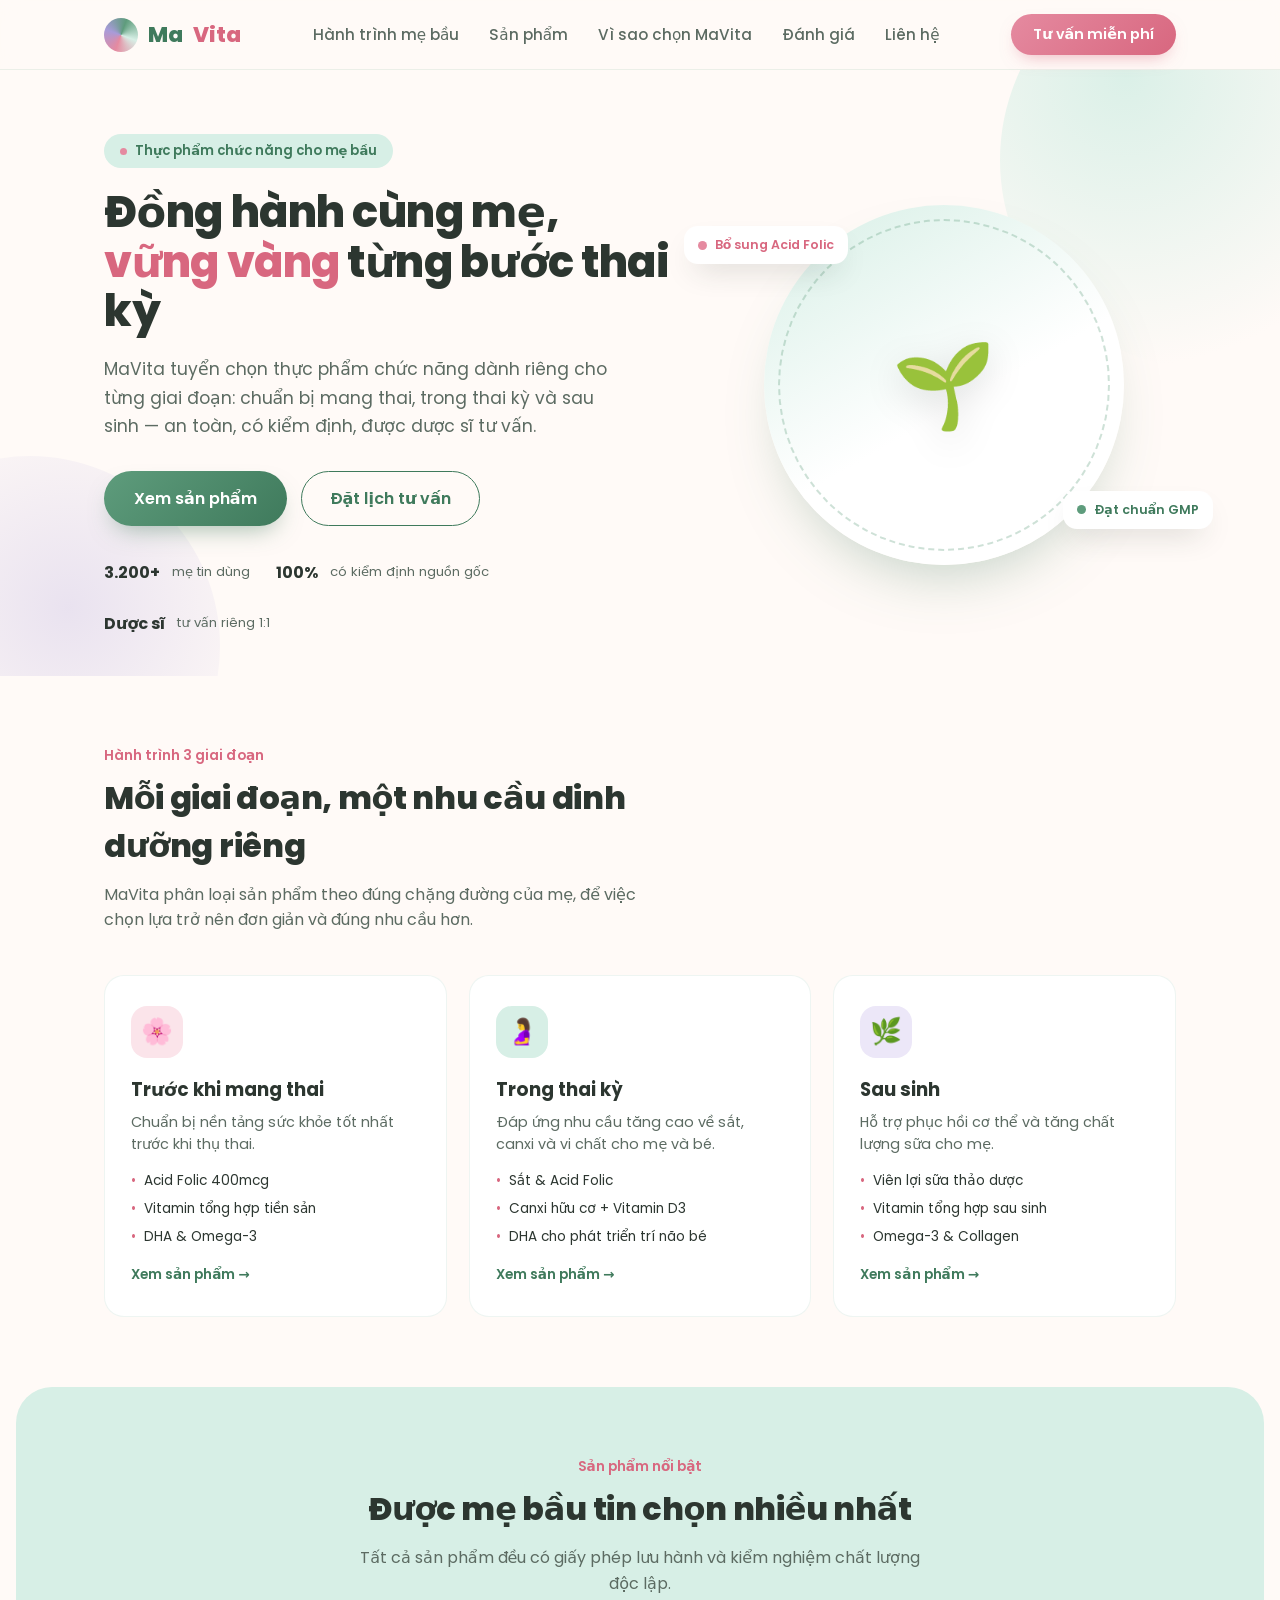
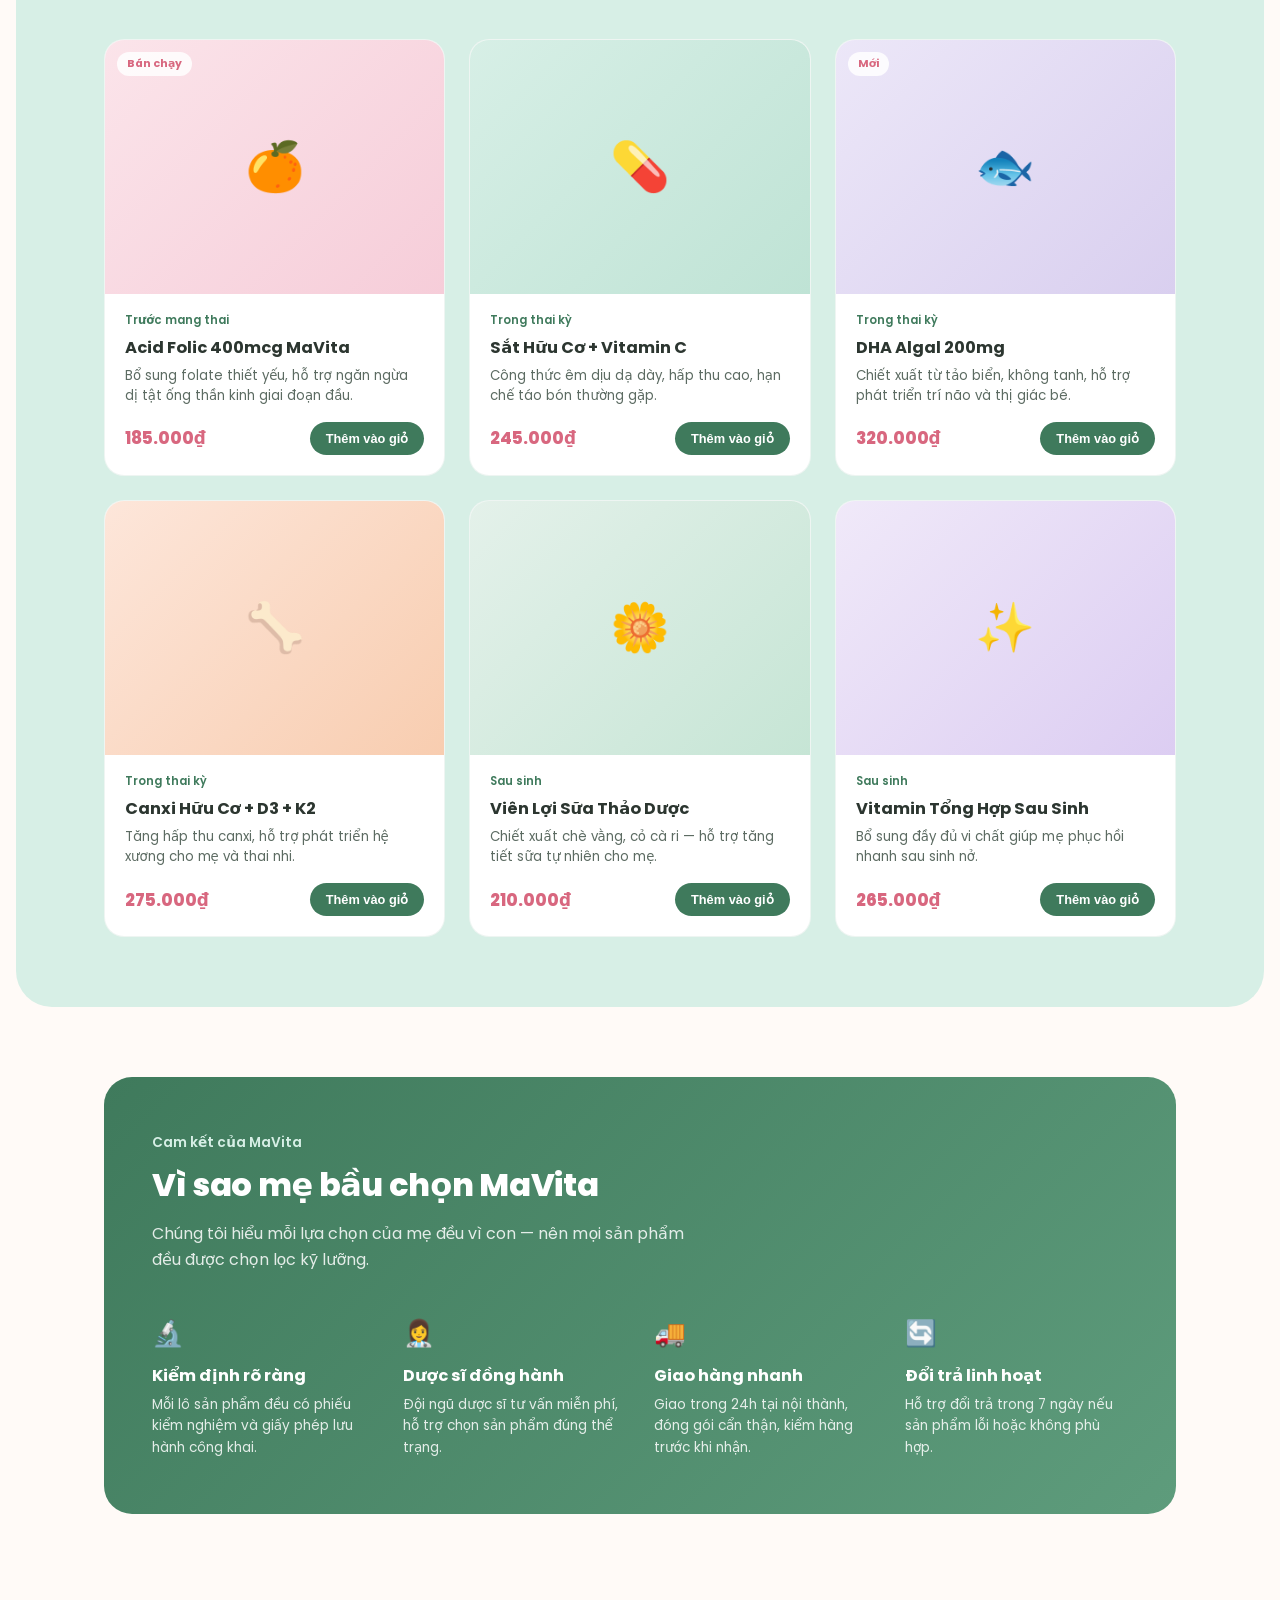
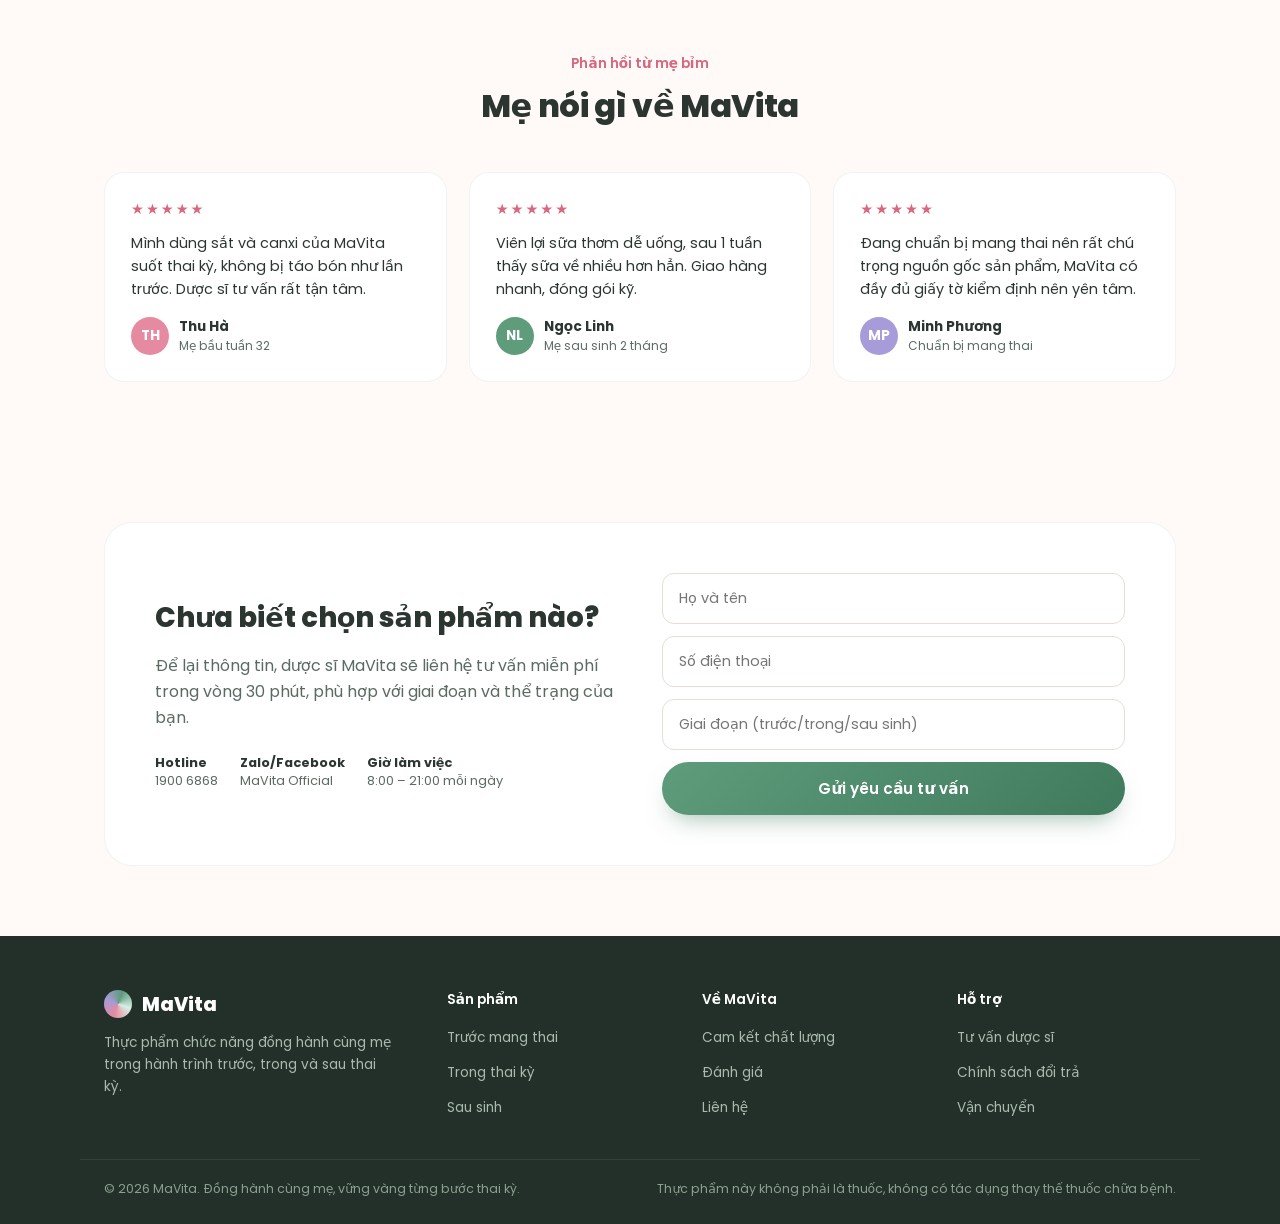
==== index.html @ 5644b0a5 "Add files via upload" ====
<!DOCTYPE html>
<html lang="vi">
<head>
<meta charset="UTF-8">
<meta name="viewport" content="width=device-width, initial-scale=1, viewport-fit=cover">
<title>MaVita — Đồng hành cùng mẹ, vững vàng từng bước thai kỳ</title>
<link rel="preconnect" href="https://fonts.googleapis.com">
<link rel="preconnect" href="https://fonts.gstatic.com" crossorigin>
<link href="https://fonts.googleapis.com/css2?family=Poppins:wght@400;500;600;700;800&display=swap" rel="stylesheet">
<style>
  :root{
    box-sizing:border-box;
    --pink:#e58aa0;
    --pink-deep:#d8677f;
    --green:#5e9c7c;
    --green-deep:#3f7a5c;
    --lavender:#a89bd9;
    --mint:#d7efe6;
    --cream:#fffaf7;
    --ink:#2c3630;
    --ink-soft:#5c6b62;
    --card:#ffffff;
    --radius:20px;
    padding-top:env(safe-area-inset-top,0px);
    padding-bottom:env(safe-area-inset-bottom,0px);
  }
  *{box-sizing:border-box;}
  html{scroll-behavior:smooth;scroll-padding-top:env(safe-area-inset-top,0px);}
  html,body{height:100%;}
  body{
    margin:0;background:var(--cream);color:var(--ink);
    font-family:'Poppins',system-ui,-apple-system,sans-serif;
    -webkit-font-smoothing:antialiased;
    overflow-x:hidden;
  }
  img{max-width:100%;display:block;}
  a{color:inherit;text-decoration:none;}
  .wrap{max-width:1120px;margin:0 auto;padding:0 24px;}

  /* ===== Header ===== */
  header{
    position:sticky;top:env(safe-area-inset-top,0px);z-index:50;
    background:rgba(255,250,247,.9);backdrop-filter:blur(10px);
    border-bottom:1px solid rgba(94,156,124,.12);
  }
  .nav{display:flex;align-items:center;justify-content:space-between;padding:14px 24px;max-width:1120px;margin:0 auto;}
  .brand{display:flex;align-items:center;gap:10px;font-weight:800;font-size:1.35rem;}
  .brand .logo-dot{width:34px;height:34px;border-radius:50%;
    background:conic-gradient(from 200deg,var(--pink),var(--lavender),var(--green),var(--mint),var(--pink));
    flex-shrink:0;}
  .brand span.m{color:var(--green-deep);}
  .brand span.v{color:var(--pink-deep);}
  nav.links{display:flex;gap:30px;font-weight:500;font-size:.95rem;color:var(--ink-soft);}
  nav.links a:hover{color:var(--green-deep);}
  .cta-btn{
    background:linear-gradient(135deg,var(--pink),var(--pink-deep));
    color:#fff;padding:10px 22px;border-radius:999px;font-weight:600;font-size:.9rem;
    box-shadow:0 8px 18px -8px rgba(216,103,127,.55);
    white-space:nowrap;
  }
  .burger{display:none;background:none;border:none;font-size:1.5rem;color:var(--green-deep);cursor:pointer;}

  /* ===== Hero ===== */
  .hero{position:relative;padding:64px 0 40px;overflow:hidden;}
  .hero::before{
    content:"";position:absolute;top:-120px;right:-140px;width:420px;height:420px;border-radius:50%;
    background:radial-gradient(circle at 30% 30%,var(--mint),transparent 70%);opacity:.9;z-index:0;
  }
  .hero::after{
    content:"";position:absolute;bottom:-160px;left:-160px;width:380px;height:380px;border-radius:50%;
    background:radial-gradient(circle at 60% 40%,var(--lavender),transparent 70%);opacity:.25;z-index:0;
  }
  .hero-inner{position:relative;z-index:1;display:grid;grid-template-columns:1.1fr .9fr;gap:40px;align-items:center;}
  .eyebrow-pill{display:inline-flex;align-items:center;gap:8px;background:var(--mint);color:var(--green-deep);
    padding:7px 16px;border-radius:999px;font-size:.82rem;font-weight:600;margin-bottom:20px;}
  .eyebrow-pill .dot{width:7px;height:7px;border-radius:50%;background:var(--pink);}
  h1{font-size:2.7rem;line-height:1.15;font-weight:800;margin:0 0 18px;letter-spacing:-.01em;}
  h1 .accent{color:var(--pink-deep);}
  .hero p.lead{font-size:1.08rem;color:var(--ink-soft);max-width:46ch;margin:0 0 30px;line-height:1.65;}
  .hero-ctas{display:flex;gap:14px;flex-wrap:wrap;}
  .btn-primary{background:linear-gradient(135deg,var(--green),var(--green-deep));color:#fff;padding:15px 30px;
    border-radius:999px;font-weight:600;box-shadow:0 12px 24px -10px rgba(63,122,92,.5);}
  .btn-outline{border:1.5px solid var(--green-deep);color:var(--green-deep);padding:14px 28px;border-radius:999px;font-weight:600;}
  .hero-trust{display:flex;gap:26px;margin-top:34px;flex-wrap:wrap;}
  .hero-trust .item{font-size:.82rem;color:var(--ink-soft);display:flex;align-items:center;gap:8px;}
  .hero-trust .item b{color:var(--ink);font-size:1rem;}

  .hero-art{position:relative;display:flex;align-items:center;justify-content:center;}
  .art-circle{
    width:100%;max-width:360px;aspect-ratio:1;border-radius:50%;
    background:linear-gradient(150deg,var(--mint) 0%,#fff 55%);
    display:flex;align-items:center;justify-content:center;
    box-shadow:0 30px 60px -25px rgba(63,122,92,.35);
    position:relative;
  }
  .art-circle::before{
    content:"";position:absolute;inset:14px;border-radius:50%;
    border:2px dashed rgba(94,156,124,.3);
  }
  .art-emoji{font-size:5.2rem;filter:drop-shadow(0 10px 18px rgba(0,0,0,.12));}
  .float-card{position:absolute;background:#fff;border-radius:14px;padding:10px 14px;font-size:.78rem;font-weight:600;
    box-shadow:0 14px 30px -12px rgba(44,54,48,.25);display:flex;align-items:center;gap:8px;}
  .float-card.f1{top:6%;left:-6%;color:var(--pink-deep);}
  .float-card.f2{bottom:10%;right:-8%;color:var(--green-deep);}
  .float-card .sw{width:9px;height:9px;border-radius:50%;}

  /* ===== Section shell ===== */
  section{padding:70px 0;}
  .sec-head{max-width:560px;margin:0 0 42px;}
  .sec-head .kicker{color:var(--pink-deep);font-weight:600;font-size:.85rem;margin-bottom:8px;display:block;}
  .sec-head h2{font-size:2rem;margin:0 0 12px;font-weight:800;letter-spacing:-.01em;}
  .sec-head p{color:var(--ink-soft);line-height:1.6;margin:0;}
  .sec-head.center{margin-left:auto;margin-right:auto;text-align:center;}

  /* ===== Stages ===== */
  .stages{display:grid;grid-template-columns:repeat(3,1fr);gap:22px;}
  .stage-card{background:var(--card);border-radius:var(--radius);padding:30px 26px;border:1px solid rgba(94,156,124,.1);
    transition:transform .25s ease,box-shadow .25s ease;}
  .stage-card:hover{transform:translateY(-6px);box-shadow:0 20px 40px -22px rgba(44,54,48,.3);}
  .stage-icon{width:52px;height:52px;border-radius:16px;display:flex;align-items:center;justify-content:center;font-size:1.6rem;margin-bottom:18px;}
  .stage-card.s1 .stage-icon{background:#fbe4ea;}
  .stage-card.s2 .stage-icon{background:var(--mint);}
  .stage-card.s3 .stage-icon{background:#ece7f8;}
  .stage-card h3{margin:0 0 8px;font-size:1.15rem;font-weight:700;}
  .stage-card p{margin:0 0 16px;color:var(--ink-soft);font-size:.9rem;line-height:1.55;}
  .stage-card ul{margin:0;padding:0;list-style:none;display:flex;flex-direction:column;gap:8px;}
  .stage-card li{font-size:.85rem;color:var(--ink);display:flex;gap:8px;align-items:baseline;}
  .stage-card li::before{content:"•";color:var(--pink-deep);}
  .stage-link{display:inline-block;margin-top:18px;font-size:.85rem;font-weight:600;color:var(--green-deep);}

  /* ===== Products ===== */
  .products-grid{display:grid;grid-template-columns:repeat(3,1fr);gap:24px;}
  .product-card{background:var(--card);border-radius:var(--radius);overflow:hidden;border:1px solid rgba(94,156,124,.1);
    display:flex;flex-direction:column;transition:box-shadow .25s ease,transform .25s ease;}
  .product-card:hover{transform:translateY(-4px);box-shadow:0 20px 36px -22px rgba(44,54,48,.28);}
  .product-thumb{aspect-ratio:4/3;display:flex;align-items:center;justify-content:center;font-size:3rem;position:relative;}
  .product-thumb.t1{background:linear-gradient(135deg,#fbe4ea,#f6cdd9);}
  .product-thumb.t2{background:linear-gradient(135deg,var(--mint),#bfe3d5);}
  .product-thumb.t3{background:linear-gradient(135deg,#ece7f8,#d9cfef);}
  .product-thumb.t4{background:linear-gradient(135deg,#fde6da,#f8cdb0);}
  .product-thumb.t5{background:linear-gradient(135deg,#e4f1ea,#c6e5d5);}
  .product-thumb.t6{background:linear-gradient(135deg,#f0e9f9,#dccdf2);}
  .tag{position:absolute;top:12px;left:12px;background:rgba(255,255,255,.85);color:var(--pink-deep);font-size:.68rem;
    font-weight:700;padding:4px 10px;border-radius:999px;}
  .product-body{padding:18px 20px 20px;display:flex;flex-direction:column;gap:6px;flex:1;}
  .product-body .cat{font-size:.72rem;color:var(--green-deep);font-weight:600;}
  .product-body h4{margin:0;font-size:1.02rem;font-weight:700;}
  .product-body p{margin:0;font-size:.83rem;color:var(--ink-soft);line-height:1.5;flex:1;}
  .price-row{display:flex;align-items:center;justify-content:space-between;margin-top:10px;}
  .price{font-weight:800;color:var(--pink-deep);font-size:1.05rem;}
  .add-btn{background:var(--green-deep);color:#fff;border:none;padding:9px 16px;border-radius:999px;font-size:.8rem;
    font-weight:600;cursor:pointer;transition:background .2s;}
  .add-btn:hover{background:var(--green);}
  .add-btn:focus-visible,.cta-btn:focus-visible,.btn-primary:focus-visible,.btn-outline:focus-visible{outline:2px solid var(--pink-deep);outline-offset:2px;}

  /* ===== Why us ===== */
  .why-band{background:linear-gradient(135deg,var(--green-deep),var(--green));border-radius:28px;padding:56px 48px;color:#fff;}
  .why-grid{display:grid;grid-template-columns:repeat(4,1fr);gap:28px;margin-top:30px;}
  .why-item h4{margin:0 0 6px;font-size:1.02rem;font-weight:700;}
  .why-item p{margin:0;font-size:.85rem;opacity:.85;line-height:1.55;}
  .why-item .num{font-size:1.6rem;margin-bottom:10px;}
  .why-band .sec-head h2,.why-band .sec-head p{color:#fff;}
  .why-band .sec-head p{opacity:.85;}

  /* ===== Testimonials ===== */
  .test-grid{display:grid;grid-template-columns:repeat(3,1fr);gap:22px;}
  .test-card{background:var(--card);border-radius:var(--radius);padding:26px;border:1px solid rgba(94,156,124,.1);}
  .stars{color:var(--pink-deep);font-size:.9rem;margin-bottom:12px;letter-spacing:2px;}
  .test-card p{margin:0 0 16px;font-size:.9rem;color:var(--ink);line-height:1.6;}
  .test-who{display:flex;align-items:center;gap:10px;}
  .avatar{width:38px;height:38px;border-radius:50%;display:flex;align-items:center;justify-content:center;font-weight:700;color:#fff;font-size:.85rem;}
  .test-who b{display:block;font-size:.85rem;}
  .test-who span{display:block;font-size:.75rem;color:var(--ink-soft);}

  /* ===== Newsletter / consult ===== */
  .consult{display:grid;grid-template-columns:1fr 1fr;gap:44px;align-items:center;background:var(--card);
    border-radius:28px;padding:50px;border:1px solid rgba(94,156,124,.1);}
  .consult h2{font-size:1.7rem;margin:0 0 14px;font-weight:800;}
  .consult p{color:var(--ink-soft);line-height:1.6;margin:0 0 24px;}
  .consult-form{display:flex;flex-direction:column;gap:12px;}
  .consult-form input{padding:14px 16px;border-radius:12px;border:1.5px solid #e6ddd6;font-family:inherit;font-size:.9rem;}
  .consult-form input:focus{outline:2px solid var(--green);border-color:transparent;}
  .consult-note{font-size:.8rem;color:var(--ink-soft);margin-top:20px;display:flex;gap:22px;flex-wrap:wrap;}
  .consult-note b{color:var(--ink);}

  /* ===== Footer ===== */
  footer{background:#233029;color:#dce7e0;padding:54px 0 26px;}
  .foot-grid{display:grid;grid-template-columns:1.4fr 1fr 1fr 1fr;gap:36px;}
  .foot-brand{display:flex;align-items:center;gap:10px;font-weight:800;font-size:1.2rem;color:#fff;margin-bottom:12px;}
  .foot-brand .logo-dot{width:28px;height:28px;border-radius:50%;background:conic-gradient(from 200deg,var(--pink),var(--lavender),var(--green),var(--mint),var(--pink));}
  footer p.desc{font-size:.85rem;color:#a9baaf;line-height:1.6;max-width:32ch;}
  footer h5{color:#fff;font-size:.85rem;margin:0 0 14px;font-weight:600;}
  footer ul{list-style:none;padding:0;margin:0;display:flex;flex-direction:column;gap:10px;}
  footer ul a{font-size:.85rem;color:#a9baaf;}
  footer ul a:hover{color:#fff;}
  .foot-bottom{border-top:1px solid rgba(255,255,255,.08);margin-top:40px;padding-top:20px;
    display:flex;justify-content:space-between;font-size:.78rem;color:#8ba090;flex-wrap:wrap;gap:10px;}

  /* ===== Sticky mobile order bar ===== */
  .sticky-order{display:none;position:fixed;bottom:env(safe-area-inset-bottom,0px);left:0;right:0;z-index:60;
    background:#fff;border-top:1px solid rgba(0,0,0,.08);padding:12px 20px;box-shadow:0 -8px 20px rgba(0,0,0,.06);
    justify-content:space-between;align-items:center;gap:12px;}
  .sticky-order span{font-size:.85rem;font-weight:600;color:var(--ink-soft);}

  @media (prefers-color-scheme: dark){
    :root:not([data-theme="light"]){
      --cream:#1c231f;--card:#242c27;--ink:#eef2ef;--ink-soft:#a9baaf;--mint:#2c473b;
    }
    body{background:var(--cream);}
    header{background:rgba(28,35,31,.85);border-bottom-color:rgba(255,255,255,.06);}
    .stage-card,.product-card,.test-card,.consult{border-color:rgba(255,255,255,.07);}
    .consult-form input{background:#1c231f;color:#eef2ef;border-color:#3a453e;}
  }

  @media (max-width: 920px){
    .hero-inner{grid-template-columns:1fr;}
    .hero-art{order:-1;}
    .stages,.products-grid,.why-grid,.test-grid{grid-template-columns:repeat(2,1fr);}
    .foot-grid{grid-template-columns:1fr 1fr;}
    .consult{grid-template-columns:1fr;padding:36px 26px;}
    nav.links{display:none;}
    .burger{display:block;}
  }
  @media (max-width: 600px){
    h1{font-size:2.1rem;}
    .stages,.products-grid,.why-grid,.test-grid{grid-template-columns:1fr;}
    .why-band{padding:40px 24px;}
    .cta-btn{display:none;}
    .sticky-order{display:flex;}
    section{padding:52px 0;}
    body{padding-bottom:70px;}
  }
</style>
</head>
<body>

<header>
  <div class="nav">
    <div class="brand"><span class="logo-dot"></span><span class="m">Ma</span><span class="v">Vita</span></div>
    <nav class="links">
      <a href="#stages">Hành trình mẹ bầu</a>
      <a href="#products">Sản phẩm</a>
      <a href="#why">Vì sao chọn MaVita</a>
      <a href="#reviews">Đánh giá</a>
      <a href="#consult">Liên hệ</a>
    </nav>
    <a class="cta-btn" href="#consult">Tư vấn miễn phí</a>
    <button class="burger" aria-label="Menu">☰</button>
  </div>
</header>

<section class="hero">
  <div class="wrap hero-inner">
    <div>
      <span class="eyebrow-pill"><span class="dot"></span>Thực phẩm chức năng cho mẹ bầu</span>
      <h1>Đồng hành cùng mẹ,<br><span class="accent">vững vàng</span> từng bước thai kỳ</h1>
      <p class="lead">MaVita tuyển chọn thực phẩm chức năng dành riêng cho từng giai đoạn: chuẩn bị mang thai, trong thai kỳ và sau sinh — an toàn, có kiểm định, được dược sĩ tư vấn.</p>
      <div class="hero-ctas">
        <a class="btn-primary" href="#products">Xem sản phẩm</a>
        <a class="btn-outline" href="#consult">Đặt lịch tư vấn</a>
      </div>
      <div class="hero-trust">
        <div class="item"><b>3.200+</b>&nbsp;mẹ tin dùng</div>
        <div class="item"><b>100%</b>&nbsp;có kiểm định nguồn gốc</div>
        <div class="item"><b>Dược sĩ</b>&nbsp;tư vấn riêng 1:1</div>
      </div>
    </div>
    <div class="hero-art">
      <div class="art-circle"><span class="art-emoji">🌱</span></div>
      <div class="float-card f1"><span class="sw" style="background:var(--pink)"></span>Bổ sung Acid Folic</div>
      <div class="float-card f2"><span class="sw" style="background:var(--green)"></span>Đạt chuẩn GMP</div>
    </div>
  </div>
</section>

<section id="stages">
  <div class="wrap">
    <div class="sec-head">
      <span class="kicker">Hành trình 3 giai đoạn</span>
      <h2>Mỗi giai đoạn, một nhu cầu dinh dưỡng riêng</h2>
      <p>MaVita phân loại sản phẩm theo đúng chặng đường của mẹ, để việc chọn lựa trở nên đơn giản và đúng nhu cầu hơn.</p>
    </div>
    <div class="stages">
      <div class="stage-card s1">
        <div class="stage-icon">🌸</div>
        <h3>Trước khi mang thai</h3>
        <p>Chuẩn bị nền tảng sức khỏe tốt nhất trước khi thụ thai.</p>
        <ul><li>Acid Folic 400mcg</li><li>Vitamin tổng hợp tiền sản</li><li>DHA & Omega-3</li></ul>
        <a class="stage-link" href="#products">Xem sản phẩm →</a>
      </div>
      <div class="stage-card s2">
        <div class="stage-icon">🤰</div>
        <h3>Trong thai kỳ</h3>
        <p>Đáp ứng nhu cầu tăng cao về sắt, canxi và vi chất cho mẹ và bé.</p>
        <ul><li>Sắt & Acid Folic</li><li>Canxi hữu cơ + Vitamin D3</li><li>DHA cho phát triển trí não bé</li></ul>
        <a class="stage-link" href="#products">Xem sản phẩm →</a>
      </div>
      <div class="stage-card s3">
        <div class="stage-icon">🌿</div>
        <h3>Sau sinh</h3>
        <p>Hỗ trợ phục hồi cơ thể và tăng chất lượng sữa cho mẹ.</p>
        <ul><li>Viên lợi sữa thảo dược</li><li>Vitamin tổng hợp sau sinh</li><li>Omega-3 & Collagen</li></ul>
        <a class="stage-link" href="#products">Xem sản phẩm →</a>
      </div>
    </div>
  </div>
</section>

<section id="products" style="background:var(--mint);border-radius:36px;margin:0 16px;">
  <div class="wrap">
    <div class="sec-head center">
      <span class="kicker">Sản phẩm nổi bật</span>
      <h2>Được mẹ bầu tin chọn nhiều nhất</h2>
      <p>Tất cả sản phẩm đều có giấy phép lưu hành và kiểm nghiệm chất lượng độc lập.</p>
    </div>
    <div class="products-grid">
      <div class="product-card">
        <div class="product-thumb t1"><span class="tag">Bán chạy</span>🍊</div>
        <div class="product-body">
          <span class="cat">Trước mang thai</span>
          <h4>Acid Folic 400mcg MaVita</h4>
          <p>Bổ sung folate thiết yếu, hỗ trợ ngăn ngừa dị tật ống thần kinh giai đoạn đầu.</p>
          <div class="price-row"><span class="price">185.000₫</span><button class="add-btn">Thêm vào giỏ</button></div>
        </div>
      </div>
      <div class="product-card">
        <div class="product-thumb t2">💊</div>
        <div class="product-body">
          <span class="cat">Trong thai kỳ</span>
          <h4>Sắt Hữu Cơ + Vitamin C</h4>
          <p>Công thức êm dịu dạ dày, hấp thu cao, hạn chế táo bón thường gặp.</p>
          <div class="price-row"><span class="price">245.000₫</span><button class="add-btn">Thêm vào giỏ</button></div>
        </div>
      </div>
      <div class="product-card">
        <div class="product-thumb t3"><span class="tag">Mới</span>🐟</div>
        <div class="product-body">
          <span class="cat">Trong thai kỳ</span>
          <h4>DHA Algal 200mg</h4>
          <p>Chiết xuất từ tảo biển, không tanh, hỗ trợ phát triển trí não và thị giác bé.</p>
          <div class="price-row"><span class="price">320.000₫</span><button class="add-btn">Thêm vào giỏ</button></div>
        </div>
      </div>
      <div class="product-card">
        <div class="product-thumb t4">🦴</div>
        <div class="product-body">
          <span class="cat">Trong thai kỳ</span>
          <h4>Canxi Hữu Cơ + D3 + K2</h4>
          <p>Tăng hấp thu canxi, hỗ trợ phát triển hệ xương cho mẹ và thai nhi.</p>
          <div class="price-row"><span class="price">275.000₫</span><button class="add-btn">Thêm vào giỏ</button></div>
        </div>
      </div>
      <div class="product-card">
        <div class="product-thumb t5">🌼</div>
        <div class="product-body">
          <span class="cat">Sau sinh</span>
          <h4>Viên Lợi Sữa Thảo Dược</h4>
          <p>Chiết xuất chè vằng, cỏ cà ri — hỗ trợ tăng tiết sữa tự nhiên cho mẹ.</p>
          <div class="price-row"><span class="price">210.000₫</span><button class="add-btn">Thêm vào giỏ</button></div>
        </div>
      </div>
      <div class="product-card">
        <div class="product-thumb t6">✨</div>
        <div class="product-body">
          <span class="cat">Sau sinh</span>
          <h4>Vitamin Tổng Hợp Sau Sinh</h4>
          <p>Bổ sung đầy đủ vi chất giúp mẹ phục hồi nhanh sau sinh nở.</p>
          <div class="price-row"><span class="price">265.000₫</span><button class="add-btn">Thêm vào giỏ</button></div>
        </div>
      </div>
    </div>
  </div>
</section>

<section id="why">
  <div class="wrap">
    <div class="why-band">
      <div class="sec-head">
        <span class="kicker" style="color:var(--mint)">Cam kết của MaVita</span>
        <h2>Vì sao mẹ bầu chọn MaVita</h2>
        <p>Chúng tôi hiểu mỗi lựa chọn của mẹ đều vì con — nên mọi sản phẩm đều được chọn lọc kỹ lưỡng.</p>
      </div>
      <div class="why-grid">
        <div class="why-item"><div class="num">🔬</div><h4>Kiểm định rõ ràng</h4><p>Mỗi lô sản phẩm đều có phiếu kiểm nghiệm và giấy phép lưu hành công khai.</p></div>
        <div class="why-item"><div class="num">👩‍⚕️</div><h4>Dược sĩ đồng hành</h4><p>Đội ngũ dược sĩ tư vấn miễn phí, hỗ trợ chọn sản phẩm đúng thể trạng.</p></div>
        <div class="why-item"><div class="num">🚚</div><h4>Giao hàng nhanh</h4><p>Giao trong 24h tại nội thành, đóng gói cẩn thận, kiểm hàng trước khi nhận.</p></div>
        <div class="why-item"><div class="num">🔄</div><h4>Đổi trả linh hoạt</h4><p>Hỗ trợ đổi trả trong 7 ngày nếu sản phẩm lỗi hoặc không phù hợp.</p></div>
      </div>
    </div>
  </div>
</section>

<section id="reviews">
  <div class="wrap">
    <div class="sec-head center">
      <span class="kicker">Phản hồi từ mẹ bỉm</span>
      <h2>Mẹ nói gì về MaVita</h2>
    </div>
    <div class="test-grid">
      <div class="test-card">
        <div class="stars">★★★★★</div>
        <p>Mình dùng sắt và canxi của MaVita suốt thai kỳ, không bị táo bón như lần trước. Dược sĩ tư vấn rất tận tâm.</p>
        <div class="test-who"><div class="avatar" style="background:var(--pink)">TH</div><div><b>Thu Hà</b><span>Mẹ bầu tuần 32</span></div></div>
      </div>
      <div class="test-card">
        <div class="stars">★★★★★</div>
        <p>Viên lợi sữa thơm dễ uống, sau 1 tuần thấy sữa về nhiều hơn hẳn. Giao hàng nhanh, đóng gói kỹ.</p>
        <div class="test-who"><div class="avatar" style="background:var(--green)">NL</div><div><b>Ngọc Linh</b><span>Mẹ sau sinh 2 tháng</span></div></div>
      </div>
      <div class="test-card">
        <div class="stars">★★★★★</div>
        <p>Đang chuẩn bị mang thai nên rất chú trọng nguồn gốc sản phẩm, MaVita có đầy đủ giấy tờ kiểm định nên yên tâm.</p>
        <div class="test-who"><div class="avatar" style="background:var(--lavender)">MP</div><div><b>Minh Phương</b><span>Chuẩn bị mang thai</span></div></div>
      </div>
    </div>
  </div>
</section>

<section id="consult">
  <div class="wrap">
    <div class="consult">
      <div>
        <h2>Chưa biết chọn sản phẩm nào?</h2>
        <p>Để lại thông tin, dược sĩ MaVita sẽ liên hệ tư vấn miễn phí trong vòng 30 phút, phù hợp với giai đoạn và thể trạng của bạn.</p>
        <div class="consult-note">
          <div><b>Hotline</b><br>1900 6868</div>
          <div><b>Zalo/Facebook</b><br>MaVita Official</div>
          <div><b>Giờ làm việc</b><br>8:00 – 21:00 mỗi ngày</div>
        </div>
      </div>
      <form class="consult-form" onsubmit="event.preventDefault();this.querySelector('button').textContent='Đã gửi, cảm ơn mẹ! 💚';">
        <input type="text" placeholder="Họ và tên" required>
        <input type="tel" placeholder="Số điện thoại" required>
        <input type="text" placeholder="Giai đoạn (trước/trong/sau sinh)">
        <button class="btn-primary" style="border:none;cursor:pointer;font-family:inherit;font-size:.95rem;">Gửi yêu cầu tư vấn</button>
      </form>
    </div>
  </div>
</section>

<footer>
  <div class="wrap foot-grid">
    <div>
      <div class="foot-brand"><span class="logo-dot"></span>MaVita</div>
      <p class="desc">Thực phẩm chức năng đồng hành cùng mẹ trong hành trình trước, trong và sau thai kỳ.</p>
    </div>
    <div>
      <h5>Sản phẩm</h5>
      <ul><li><a href="#stages">Trước mang thai</a></li><li><a href="#stages">Trong thai kỳ</a></li><li><a href="#stages">Sau sinh</a></li></ul>
    </div>
    <div>
      <h5>Về MaVita</h5>
      <ul><li><a href="#why">Cam kết chất lượng</a></li><li><a href="#reviews">Đánh giá</a></li><li><a href="#consult">Liên hệ</a></li></ul>
    </div>
    <div>
      <h5>Hỗ trợ</h5>
      <ul><li><a href="#consult">Tư vấn dược sĩ</a></li><li><a href="#consult">Chính sách đổi trả</a></li><li><a href="#consult">Vận chuyển</a></li></ul>
    </div>
  </div>
  <div class="wrap foot-bottom">
    <span>© 2026 MaVita. Đồng hành cùng mẹ, vững vàng từng bước thai kỳ.</span>
    <span>Thực phẩm này không phải là thuốc, không có tác dụng thay thế thuốc chữa bệnh.</span>
  </div>
</footer>

<div class="sticky-order">
  <span>Cần tư vấn ngay?</span>
  <a class="btn-primary" href="#consult" style="padding:10px 22px;font-size:.85rem;">Liên hệ ngay</a>
</div>

</body>
</html>
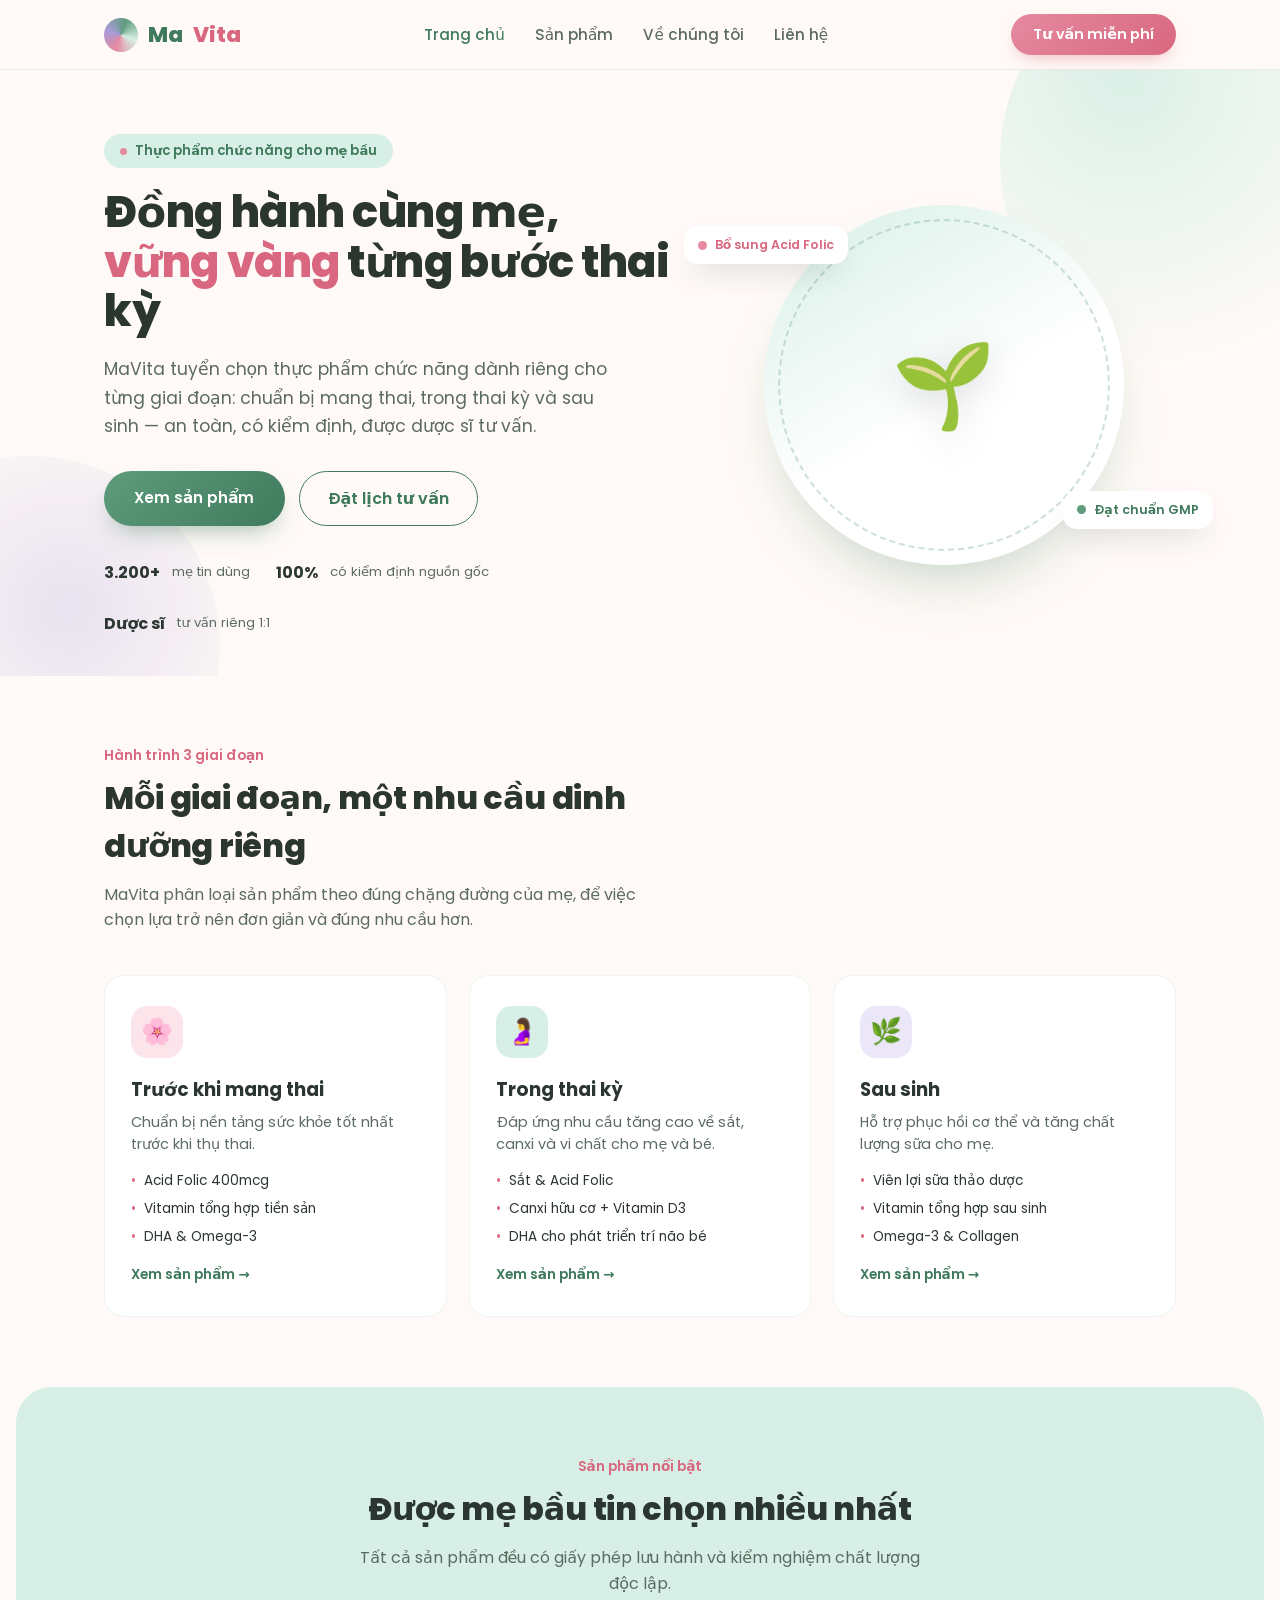
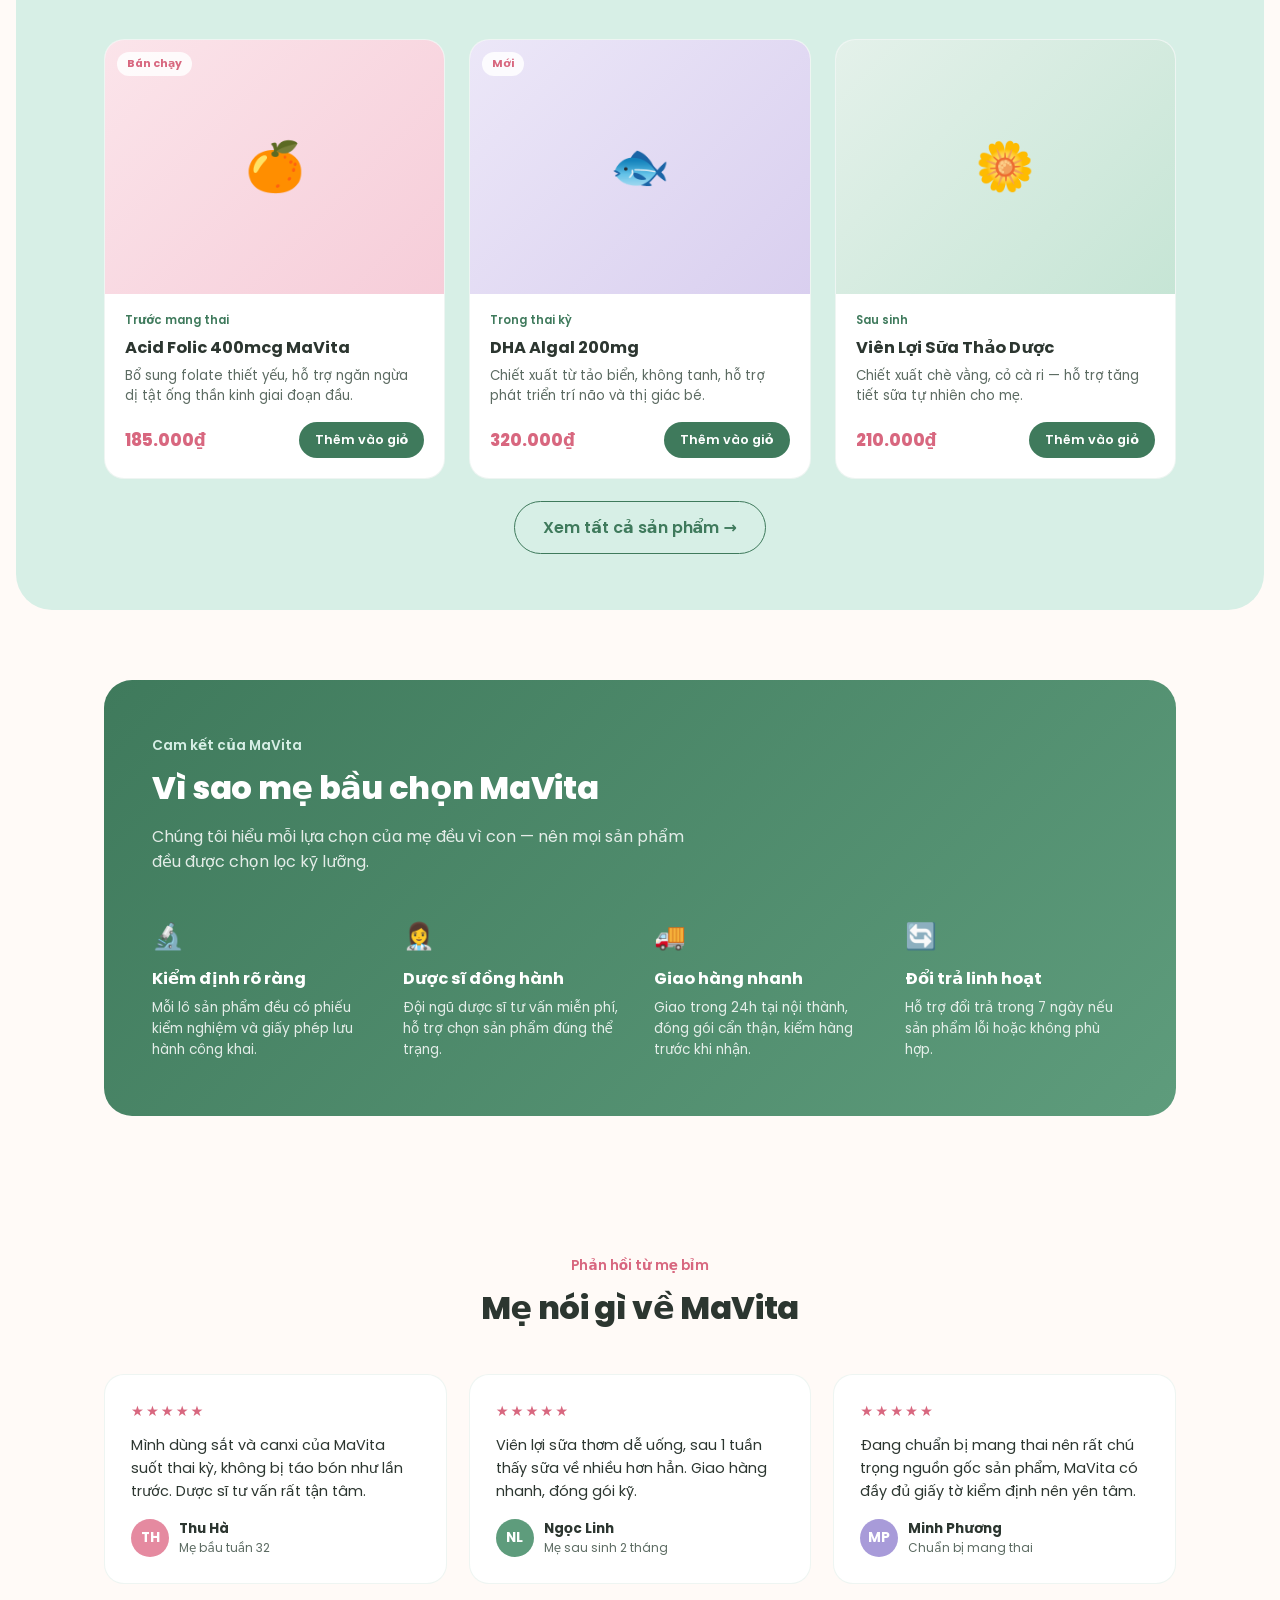
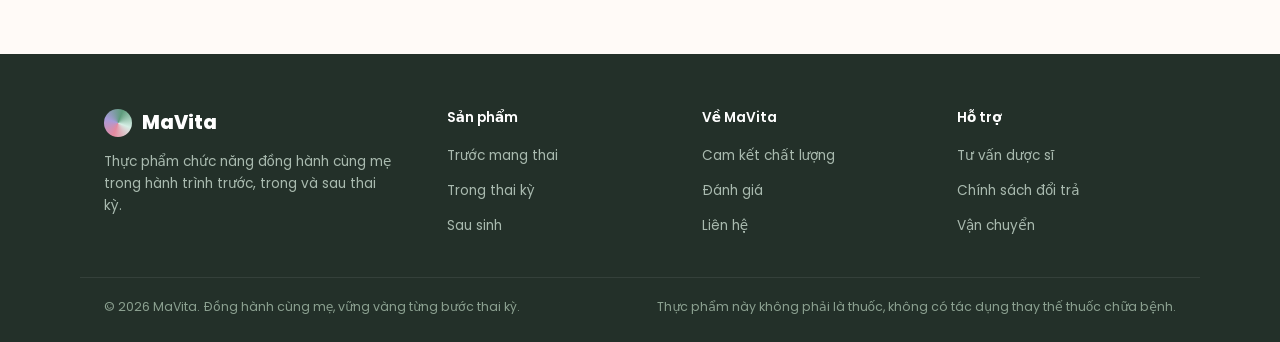
==== commit 71a3b52c: "Add files via upload" ====
--- a/index.html
+++ b/index.html
@@ -2,235 +2,12 @@
 <html lang="vi">
 <head>
 <meta charset="UTF-8">
-<meta name="viewport" content="width=device-width, initial-scale=1, viewport-fit=cover">
+<meta name="viewport" content="width=device-width, initial-scale=1">
 <title>MaVita — Đồng hành cùng mẹ, vững vàng từng bước thai kỳ</title>
 <link rel="preconnect" href="https://fonts.googleapis.com">
-<link rel="preconnect" href="https://fonts.gstatic.com" crossorigin>
 <link href="https://fonts.googleapis.com/css2?family=Poppins:wght@400;500;600;700;800&display=swap" rel="stylesheet">
-<style>
-  :root{
-    box-sizing:border-box;
-    --pink:#e58aa0;
-    --pink-deep:#d8677f;
-    --green:#5e9c7c;
-    --green-deep:#3f7a5c;
-    --lavender:#a89bd9;
-    --mint:#d7efe6;
-    --cream:#fffaf7;
-    --ink:#2c3630;
-    --ink-soft:#5c6b62;
-    --card:#ffffff;
-    --radius:20px;
-    padding-top:env(safe-area-inset-top,0px);
-    padding-bottom:env(safe-area-inset-bottom,0px);
-  }
-  *{box-sizing:border-box;}
-  html{scroll-behavior:smooth;scroll-padding-top:env(safe-area-inset-top,0px);}
-  html,body{height:100%;}
-  body{
-    margin:0;background:var(--cream);color:var(--ink);
-    font-family:'Poppins',system-ui,-apple-system,sans-serif;
-    -webkit-font-smoothing:antialiased;
-    overflow-x:hidden;
-  }
-  img{max-width:100%;display:block;}
-  a{color:inherit;text-decoration:none;}
-  .wrap{max-width:1120px;margin:0 auto;padding:0 24px;}
-
-  /* ===== Header ===== */
-  header{
-    position:sticky;top:env(safe-area-inset-top,0px);z-index:50;
-    background:rgba(255,250,247,.9);backdrop-filter:blur(10px);
-    border-bottom:1px solid rgba(94,156,124,.12);
-  }
-  .nav{display:flex;align-items:center;justify-content:space-between;padding:14px 24px;max-width:1120px;margin:0 auto;}
-  .brand{display:flex;align-items:center;gap:10px;font-weight:800;font-size:1.35rem;}
-  .brand .logo-dot{width:34px;height:34px;border-radius:50%;
-    background:conic-gradient(from 200deg,var(--pink),var(--lavender),var(--green),var(--mint),var(--pink));
-    flex-shrink:0;}
-  .brand span.m{color:var(--green-deep);}
-  .brand span.v{color:var(--pink-deep);}
-  nav.links{display:flex;gap:30px;font-weight:500;font-size:.95rem;color:var(--ink-soft);}
-  nav.links a:hover{color:var(--green-deep);}
-  .cta-btn{
-    background:linear-gradient(135deg,var(--pink),var(--pink-deep));
-    color:#fff;padding:10px 22px;border-radius:999px;font-weight:600;font-size:.9rem;
-    box-shadow:0 8px 18px -8px rgba(216,103,127,.55);
-    white-space:nowrap;
-  }
-  .burger{display:none;background:none;border:none;font-size:1.5rem;color:var(--green-deep);cursor:pointer;}
-
-  /* ===== Hero ===== */
-  .hero{position:relative;padding:64px 0 40px;overflow:hidden;}
-  .hero::before{
-    content:"";position:absolute;top:-120px;right:-140px;width:420px;height:420px;border-radius:50%;
-    background:radial-gradient(circle at 30% 30%,var(--mint),transparent 70%);opacity:.9;z-index:0;
-  }
-  .hero::after{
-    content:"";position:absolute;bottom:-160px;left:-160px;width:380px;height:380px;border-radius:50%;
-    background:radial-gradient(circle at 60% 40%,var(--lavender),transparent 70%);opacity:.25;z-index:0;
-  }
-  .hero-inner{position:relative;z-index:1;display:grid;grid-template-columns:1.1fr .9fr;gap:40px;align-items:center;}
-  .eyebrow-pill{display:inline-flex;align-items:center;gap:8px;background:var(--mint);color:var(--green-deep);
-    padding:7px 16px;border-radius:999px;font-size:.82rem;font-weight:600;margin-bottom:20px;}
-  .eyebrow-pill .dot{width:7px;height:7px;border-radius:50%;background:var(--pink);}
-  h1{font-size:2.7rem;line-height:1.15;font-weight:800;margin:0 0 18px;letter-spacing:-.01em;}
-  h1 .accent{color:var(--pink-deep);}
-  .hero p.lead{font-size:1.08rem;color:var(--ink-soft);max-width:46ch;margin:0 0 30px;line-height:1.65;}
-  .hero-ctas{display:flex;gap:14px;flex-wrap:wrap;}
-  .btn-primary{background:linear-gradient(135deg,var(--green),var(--green-deep));color:#fff;padding:15px 30px;
-    border-radius:999px;font-weight:600;box-shadow:0 12px 24px -10px rgba(63,122,92,.5);}
-  .btn-outline{border:1.5px solid var(--green-deep);color:var(--green-deep);padding:14px 28px;border-radius:999px;font-weight:600;}
-  .hero-trust{display:flex;gap:26px;margin-top:34px;flex-wrap:wrap;}
-  .hero-trust .item{font-size:.82rem;color:var(--ink-soft);display:flex;align-items:center;gap:8px;}
-  .hero-trust .item b{color:var(--ink);font-size:1rem;}
-
-  .hero-art{position:relative;display:flex;align-items:center;justify-content:center;}
-  .art-circle{
-    width:100%;max-width:360px;aspect-ratio:1;border-radius:50%;
-    background:linear-gradient(150deg,var(--mint) 0%,#fff 55%);
-    display:flex;align-items:center;justify-content:center;
-    box-shadow:0 30px 60px -25px rgba(63,122,92,.35);
-    position:relative;
-  }
-  .art-circle::before{
-    content:"";position:absolute;inset:14px;border-radius:50%;
-    border:2px dashed rgba(94,156,124,.3);
-  }
-  .art-emoji{font-size:5.2rem;filter:drop-shadow(0 10px 18px rgba(0,0,0,.12));}
-  .float-card{position:absolute;background:#fff;border-radius:14px;padding:10px 14px;font-size:.78rem;font-weight:600;
-    box-shadow:0 14px 30px -12px rgba(44,54,48,.25);display:flex;align-items:center;gap:8px;}
-  .float-card.f1{top:6%;left:-6%;color:var(--pink-deep);}
-  .float-card.f2{bottom:10%;right:-8%;color:var(--green-deep);}
-  .float-card .sw{width:9px;height:9px;border-radius:50%;}
-
-  /* ===== Section shell ===== */
-  section{padding:70px 0;}
-  .sec-head{max-width:560px;margin:0 0 42px;}
-  .sec-head .kicker{color:var(--pink-deep);font-weight:600;font-size:.85rem;margin-bottom:8px;display:block;}
-  .sec-head h2{font-size:2rem;margin:0 0 12px;font-weight:800;letter-spacing:-.01em;}
-  .sec-head p{color:var(--ink-soft);line-height:1.6;margin:0;}
-  .sec-head.center{margin-left:auto;margin-right:auto;text-align:center;}
-
-  /* ===== Stages ===== */
-  .stages{display:grid;grid-template-columns:repeat(3,1fr);gap:22px;}
-  .stage-card{background:var(--card);border-radius:var(--radius);padding:30px 26px;border:1px solid rgba(94,156,124,.1);
-    transition:transform .25s ease,box-shadow .25s ease;}
-  .stage-card:hover{transform:translateY(-6px);box-shadow:0 20px 40px -22px rgba(44,54,48,.3);}
-  .stage-icon{width:52px;height:52px;border-radius:16px;display:flex;align-items:center;justify-content:center;font-size:1.6rem;margin-bottom:18px;}
-  .stage-card.s1 .stage-icon{background:#fbe4ea;}
-  .stage-card.s2 .stage-icon{background:var(--mint);}
-  .stage-card.s3 .stage-icon{background:#ece7f8;}
-  .stage-card h3{margin:0 0 8px;font-size:1.15rem;font-weight:700;}
-  .stage-card p{margin:0 0 16px;color:var(--ink-soft);font-size:.9rem;line-height:1.55;}
-  .stage-card ul{margin:0;padding:0;list-style:none;display:flex;flex-direction:column;gap:8px;}
-  .stage-card li{font-size:.85rem;color:var(--ink);display:flex;gap:8px;align-items:baseline;}
-  .stage-card li::before{content:"•";color:var(--pink-deep);}
-  .stage-link{display:inline-block;margin-top:18px;font-size:.85rem;font-weight:600;color:var(--green-deep);}
-
-  /* ===== Products ===== */
-  .products-grid{display:grid;grid-template-columns:repeat(3,1fr);gap:24px;}
-  .product-card{background:var(--card);border-radius:var(--radius);overflow:hidden;border:1px solid rgba(94,156,124,.1);
-    display:flex;flex-direction:column;transition:box-shadow .25s ease,transform .25s ease;}
-  .product-card:hover{transform:translateY(-4px);box-shadow:0 20px 36px -22px rgba(44,54,48,.28);}
-  .product-thumb{aspect-ratio:4/3;display:flex;align-items:center;justify-content:center;font-size:3rem;position:relative;}
-  .product-thumb.t1{background:linear-gradient(135deg,#fbe4ea,#f6cdd9);}
-  .product-thumb.t2{background:linear-gradient(135deg,var(--mint),#bfe3d5);}
-  .product-thumb.t3{background:linear-gradient(135deg,#ece7f8,#d9cfef);}
-  .product-thumb.t4{background:linear-gradient(135deg,#fde6da,#f8cdb0);}
-  .product-thumb.t5{background:linear-gradient(135deg,#e4f1ea,#c6e5d5);}
-  .product-thumb.t6{background:linear-gradient(135deg,#f0e9f9,#dccdf2);}
-  .tag{position:absolute;top:12px;left:12px;background:rgba(255,255,255,.85);color:var(--pink-deep);font-size:.68rem;
-    font-weight:700;padding:4px 10px;border-radius:999px;}
-  .product-body{padding:18px 20px 20px;display:flex;flex-direction:column;gap:6px;flex:1;}
-  .product-body .cat{font-size:.72rem;color:var(--green-deep);font-weight:600;}
-  .product-body h4{margin:0;font-size:1.02rem;font-weight:700;}
-  .product-body p{margin:0;font-size:.83rem;color:var(--ink-soft);line-height:1.5;flex:1;}
-  .price-row{display:flex;align-items:center;justify-content:space-between;margin-top:10px;}
-  .price{font-weight:800;color:var(--pink-deep);font-size:1.05rem;}
-  .add-btn{background:var(--green-deep);color:#fff;border:none;padding:9px 16px;border-radius:999px;font-size:.8rem;
-    font-weight:600;cursor:pointer;transition:background .2s;}
-  .add-btn:hover{background:var(--green);}
-  .add-btn:focus-visible,.cta-btn:focus-visible,.btn-primary:focus-visible,.btn-outline:focus-visible{outline:2px solid var(--pink-deep);outline-offset:2px;}
-
-  /* ===== Why us ===== */
-  .why-band{background:linear-gradient(135deg,var(--green-deep),var(--green));border-radius:28px;padding:56px 48px;color:#fff;}
-  .why-grid{display:grid;grid-template-columns:repeat(4,1fr);gap:28px;margin-top:30px;}
-  .why-item h4{margin:0 0 6px;font-size:1.02rem;font-weight:700;}
-  .why-item p{margin:0;font-size:.85rem;opacity:.85;line-height:1.55;}
-  .why-item .num{font-size:1.6rem;margin-bottom:10px;}
-  .why-band .sec-head h2,.why-band .sec-head p{color:#fff;}
-  .why-band .sec-head p{opacity:.85;}
-
-  /* ===== Testimonials ===== */
-  .test-grid{display:grid;grid-template-columns:repeat(3,1fr);gap:22px;}
-  .test-card{background:var(--card);border-radius:var(--radius);padding:26px;border:1px solid rgba(94,156,124,.1);}
-  .stars{color:var(--pink-deep);font-size:.9rem;margin-bottom:12px;letter-spacing:2px;}
-  .test-card p{margin:0 0 16px;font-size:.9rem;color:var(--ink);line-height:1.6;}
-  .test-who{display:flex;align-items:center;gap:10px;}
-  .avatar{width:38px;height:38px;border-radius:50%;display:flex;align-items:center;justify-content:center;font-weight:700;color:#fff;font-size:.85rem;}
-  .test-who b{display:block;font-size:.85rem;}
-  .test-who span{display:block;font-size:.75rem;color:var(--ink-soft);}
-
-  /* ===== Newsletter / consult ===== */
-  .consult{display:grid;grid-template-columns:1fr 1fr;gap:44px;align-items:center;background:var(--card);
-    border-radius:28px;padding:50px;border:1px solid rgba(94,156,124,.1);}
-  .consult h2{font-size:1.7rem;margin:0 0 14px;font-weight:800;}
-  .consult p{color:var(--ink-soft);line-height:1.6;margin:0 0 24px;}
-  .consult-form{display:flex;flex-direction:column;gap:12px;}
-  .consult-form input{padding:14px 16px;border-radius:12px;border:1.5px solid #e6ddd6;font-family:inherit;font-size:.9rem;}
-  .consult-form input:focus{outline:2px solid var(--green);border-color:transparent;}
-  .consult-note{font-size:.8rem;color:var(--ink-soft);margin-top:20px;display:flex;gap:22px;flex-wrap:wrap;}
-  .consult-note b{color:var(--ink);}
-
-  /* ===== Footer ===== */
-  footer{background:#233029;color:#dce7e0;padding:54px 0 26px;}
-  .foot-grid{display:grid;grid-template-columns:1.4fr 1fr 1fr 1fr;gap:36px;}
-  .foot-brand{display:flex;align-items:center;gap:10px;font-weight:800;font-size:1.2rem;color:#fff;margin-bottom:12px;}
-  .foot-brand .logo-dot{width:28px;height:28px;border-radius:50%;background:conic-gradient(from 200deg,var(--pink),var(--lavender),var(--green),var(--mint),var(--pink));}
-  footer p.desc{font-size:.85rem;color:#a9baaf;line-height:1.6;max-width:32ch;}
-  footer h5{color:#fff;font-size:.85rem;margin:0 0 14px;font-weight:600;}
-  footer ul{list-style:none;padding:0;margin:0;display:flex;flex-direction:column;gap:10px;}
-  footer ul a{font-size:.85rem;color:#a9baaf;}
-  footer ul a:hover{color:#fff;}
-  .foot-bottom{border-top:1px solid rgba(255,255,255,.08);margin-top:40px;padding-top:20px;
-    display:flex;justify-content:space-between;font-size:.78rem;color:#8ba090;flex-wrap:wrap;gap:10px;}
-
-  /* ===== Sticky mobile order bar ===== */
-  .sticky-order{display:none;position:fixed;bottom:env(safe-area-inset-bottom,0px);left:0;right:0;z-index:60;
-    background:#fff;border-top:1px solid rgba(0,0,0,.08);padding:12px 20px;box-shadow:0 -8px 20px rgba(0,0,0,.06);
-    justify-content:space-between;align-items:center;gap:12px;}
-  .sticky-order span{font-size:.85rem;font-weight:600;color:var(--ink-soft);}
-
-  @media (prefers-color-scheme: dark){
-    :root:not([data-theme="light"]){
-      --cream:#1c231f;--card:#242c27;--ink:#eef2ef;--ink-soft:#a9baaf;--mint:#2c473b;
-    }
-    body{background:var(--cream);}
-    header{background:rgba(28,35,31,.85);border-bottom-color:rgba(255,255,255,.06);}
-    .stage-card,.product-card,.test-card,.consult{border-color:rgba(255,255,255,.07);}
-    .consult-form input{background:#1c231f;color:#eef2ef;border-color:#3a453e;}
-  }
-
-  @media (max-width: 920px){
-    .hero-inner{grid-template-columns:1fr;}
-    .hero-art{order:-1;}
-    .stages,.products-grid,.why-grid,.test-grid{grid-template-columns:repeat(2,1fr);}
-    .foot-grid{grid-template-columns:1fr 1fr;}
-    .consult{grid-template-columns:1fr;padding:36px 26px;}
-    nav.links{display:none;}
-    .burger{display:block;}
-  }
-  @media (max-width: 600px){
-    h1{font-size:2.1rem;}
-    .stages,.products-grid,.why-grid,.test-grid{grid-template-columns:1fr;}
-    .why-band{padding:40px 24px;}
-    .cta-btn{display:none;}
-    .sticky-order{display:flex;}
-    section{padding:52px 0;}
-    body{padding-bottom:70px;}
-  }
-</style>
+<link rel="stylesheet" href="style.css">
+<link rel="icon" href="data:image/svg+xml,<svg xmlns=%22http://www.w3.org/2000/svg%22 viewBox=%220 0 100 100%22><text y=%22.9em%22 font-size=%2290%22>🌱</text></svg>">
 </head>
 <body>
 
@@ -238,14 +15,19 @@
   <div class="nav">
     <div class="brand"><span class="logo-dot"></span><span class="m">Ma</span><span class="v">Vita</span></div>
     <nav class="links">
-      <a href="#stages">Hành trình mẹ bầu</a>
-      <a href="#products">Sản phẩm</a>
-      <a href="#why">Vì sao chọn MaVita</a>
-      <a href="#reviews">Đánh giá</a>
-      <a href="#consult">Liên hệ</a>
+      <a href="index.html" class="active">Trang chủ</a>
+      <a href="products.html">Sản phẩm</a>
+      <a href="about.html">Về chúng tôi</a>
+      <a href="contact.html">Liên hệ</a>
     </nav>
-    <a class="cta-btn" href="#consult">Tư vấn miễn phí</a>
+    <a class="cta-btn" href="contact.html">Tư vấn miễn phí</a>
     <button class="burger" aria-label="Menu">☰</button>
+  </div>
+  <div class="mobile-menu">
+    <a href="index.html" class="active">Trang chủ</a>
+    <a href="products.html">Sản phẩm</a>
+    <a href="about.html">Về chúng tôi</a>
+    <a href="contact.html">Liên hệ</a>
   </div>
 </header>
 
@@ -256,8 +38,8 @@
       <h1>Đồng hành cùng mẹ,<br><span class="accent">vững vàng</span> từng bước thai kỳ</h1>
       <p class="lead">MaVita tuyển chọn thực phẩm chức năng dành riêng cho từng giai đoạn: chuẩn bị mang thai, trong thai kỳ và sau sinh — an toàn, có kiểm định, được dược sĩ tư vấn.</p>
       <div class="hero-ctas">
-        <a class="btn-primary" href="#products">Xem sản phẩm</a>
-        <a class="btn-outline" href="#consult">Đặt lịch tư vấn</a>
+        <a class="btn-primary" href="products.html">Xem sản phẩm</a>
+        <a class="btn-outline" href="contact.html">Đặt lịch tư vấn</a>
       </div>
       <div class="hero-trust">
         <div class="item"><b>3.200+</b>&nbsp;mẹ tin dùng</div>
@@ -286,27 +68,27 @@
         <h3>Trước khi mang thai</h3>
         <p>Chuẩn bị nền tảng sức khỏe tốt nhất trước khi thụ thai.</p>
         <ul><li>Acid Folic 400mcg</li><li>Vitamin tổng hợp tiền sản</li><li>DHA & Omega-3</li></ul>
-        <a class="stage-link" href="#products">Xem sản phẩm →</a>
+        <a class="stage-link" href="products.html">Xem sản phẩm →</a>
       </div>
       <div class="stage-card s2">
         <div class="stage-icon">🤰</div>
         <h3>Trong thai kỳ</h3>
         <p>Đáp ứng nhu cầu tăng cao về sắt, canxi và vi chất cho mẹ và bé.</p>
         <ul><li>Sắt & Acid Folic</li><li>Canxi hữu cơ + Vitamin D3</li><li>DHA cho phát triển trí não bé</li></ul>
-        <a class="stage-link" href="#products">Xem sản phẩm →</a>
+        <a class="stage-link" href="products.html">Xem sản phẩm →</a>
       </div>
       <div class="stage-card s3">
         <div class="stage-icon">🌿</div>
         <h3>Sau sinh</h3>
         <p>Hỗ trợ phục hồi cơ thể và tăng chất lượng sữa cho mẹ.</p>
         <ul><li>Viên lợi sữa thảo dược</li><li>Vitamin tổng hợp sau sinh</li><li>Omega-3 & Collagen</li></ul>
-        <a class="stage-link" href="#products">Xem sản phẩm →</a>
+        <a class="stage-link" href="products.html">Xem sản phẩm →</a>
       </div>
     </div>
   </div>
 </section>
 
-<section id="products" style="background:var(--mint);border-radius:36px;margin:0 16px;">
+<section style="background:var(--mint);border-radius:36px;margin:0 16px;">
   <div class="wrap">
     <div class="sec-head center">
       <span class="kicker">Sản phẩm nổi bật</span>
@@ -324,30 +106,12 @@
         </div>
       </div>
       <div class="product-card">
-        <div class="product-thumb t2">💊</div>
-        <div class="product-body">
-          <span class="cat">Trong thai kỳ</span>
-          <h4>Sắt Hữu Cơ + Vitamin C</h4>
-          <p>Công thức êm dịu dạ dày, hấp thu cao, hạn chế táo bón thường gặp.</p>
-          <div class="price-row"><span class="price">245.000₫</span><button class="add-btn">Thêm vào giỏ</button></div>
-        </div>
-      </div>
-      <div class="product-card">
         <div class="product-thumb t3"><span class="tag">Mới</span>🐟</div>
         <div class="product-body">
           <span class="cat">Trong thai kỳ</span>
           <h4>DHA Algal 200mg</h4>
           <p>Chiết xuất từ tảo biển, không tanh, hỗ trợ phát triển trí não và thị giác bé.</p>
           <div class="price-row"><span class="price">320.000₫</span><button class="add-btn">Thêm vào giỏ</button></div>
-        </div>
-      </div>
-      <div class="product-card">
-        <div class="product-thumb t4">🦴</div>
-        <div class="product-body">
-          <span class="cat">Trong thai kỳ</span>
-          <h4>Canxi Hữu Cơ + D3 + K2</h4>
-          <p>Tăng hấp thu canxi, hỗ trợ phát triển hệ xương cho mẹ và thai nhi.</p>
-          <div class="price-row"><span class="price">275.000₫</span><button class="add-btn">Thêm vào giỏ</button></div>
         </div>
       </div>
       <div class="product-card">
@@ -359,16 +123,8 @@
           <div class="price-row"><span class="price">210.000₫</span><button class="add-btn">Thêm vào giỏ</button></div>
         </div>
       </div>
-      <div class="product-card">
-        <div class="product-thumb t6">✨</div>
-        <div class="product-body">
-          <span class="cat">Sau sinh</span>
-          <h4>Vitamin Tổng Hợp Sau Sinh</h4>
-          <p>Bổ sung đầy đủ vi chất giúp mẹ phục hồi nhanh sau sinh nở.</p>
-          <div class="price-row"><span class="price">265.000₫</span><button class="add-btn">Thêm vào giỏ</button></div>
-        </div>
-      </div>
     </div>
+    <div style="text-align:center;margin-top:36px;"><a class="btn-outline" href="products.html">Xem tất cả sản phẩm →</a></div>
   </div>
 </section>
 
@@ -416,46 +172,15 @@
   </div>
 </section>
 
-<section id="consult">
-  <div class="wrap">
-    <div class="consult">
-      <div>
-        <h2>Chưa biết chọn sản phẩm nào?</h2>
-        <p>Để lại thông tin, dược sĩ MaVita sẽ liên hệ tư vấn miễn phí trong vòng 30 phút, phù hợp với giai đoạn và thể trạng của bạn.</p>
-        <div class="consult-note">
-          <div><b>Hotline</b><br>1900 6868</div>
-          <div><b>Zalo/Facebook</b><br>MaVita Official</div>
-          <div><b>Giờ làm việc</b><br>8:00 – 21:00 mỗi ngày</div>
-        </div>
-      </div>
-      <form class="consult-form" onsubmit="event.preventDefault();this.querySelector('button').textContent='Đã gửi, cảm ơn mẹ! 💚';">
-        <input type="text" placeholder="Họ và tên" required>
-        <input type="tel" placeholder="Số điện thoại" required>
-        <input type="text" placeholder="Giai đoạn (trước/trong/sau sinh)">
-        <button class="btn-primary" style="border:none;cursor:pointer;font-family:inherit;font-size:.95rem;">Gửi yêu cầu tư vấn</button>
-      </form>
-    </div>
-  </div>
-</section>
-
 <footer>
   <div class="wrap foot-grid">
     <div>
       <div class="foot-brand"><span class="logo-dot"></span>MaVita</div>
       <p class="desc">Thực phẩm chức năng đồng hành cùng mẹ trong hành trình trước, trong và sau thai kỳ.</p>
     </div>
-    <div>
-      <h5>Sản phẩm</h5>
-      <ul><li><a href="#stages">Trước mang thai</a></li><li><a href="#stages">Trong thai kỳ</a></li><li><a href="#stages">Sau sinh</a></li></ul>
-    </div>
-    <div>
-      <h5>Về MaVita</h5>
-      <ul><li><a href="#why">Cam kết chất lượng</a></li><li><a href="#reviews">Đánh giá</a></li><li><a href="#consult">Liên hệ</a></li></ul>
-    </div>
-    <div>
-      <h5>Hỗ trợ</h5>
-      <ul><li><a href="#consult">Tư vấn dược sĩ</a></li><li><a href="#consult">Chính sách đổi trả</a></li><li><a href="#consult">Vận chuyển</a></li></ul>
-    </div>
+    <div><h5>Sản phẩm</h5><ul><li><a href="products.html">Trước mang thai</a></li><li><a href="products.html">Trong thai kỳ</a></li><li><a href="products.html">Sau sinh</a></li></ul></div>
+    <div><h5>Về MaVita</h5><ul><li><a href="about.html">Cam kết chất lượng</a></li><li><a href="index.html#reviews">Đánh giá</a></li><li><a href="contact.html">Liên hệ</a></li></ul></div>
+    <div><h5>Hỗ trợ</h5><ul><li><a href="contact.html">Tư vấn dược sĩ</a></li><li><a href="contact.html">Chính sách đổi trả</a></li><li><a href="contact.html">Vận chuyển</a></li></ul></div>
   </div>
   <div class="wrap foot-bottom">
     <span>© 2026 MaVita. Đồng hành cùng mẹ, vững vàng từng bước thai kỳ.</span>
@@ -463,10 +188,8 @@
   </div>
 </footer>
 
-<div class="sticky-order">
-  <span>Cần tư vấn ngay?</span>
-  <a class="btn-primary" href="#consult" style="padding:10px 22px;font-size:.85rem;">Liên hệ ngay</a>
-</div>
+<div class="sticky-order"><span>Cần tư vấn ngay?</span><a class="btn-primary" href="contact.html" style="padding:10px 22px;font-size:.85rem;">Liên hệ ngay</a></div>
 
+<script src="script.js"></script>
 </body>
 </html>
--- a/style.css
+++ b/style.css
@@ -0,0 +1,194 @@
+:root{
+  --pink:#e58aa0;--pink-deep:#d8677f;--green:#5e9c7c;--green-deep:#3f7a5c;
+  --lavender:#a89bd9;--mint:#d7efe6;--cream:#fffaf7;--ink:#2c3630;--ink-soft:#5c6b62;
+  --card:#ffffff;--radius:20px;
+}
+*{box-sizing:border-box;}
+html{scroll-behavior:smooth;}
+body{margin:0;background:var(--cream);color:var(--ink);font-family:'Poppins',system-ui,-apple-system,sans-serif;-webkit-font-smoothing:antialiased;overflow-x:hidden;}
+img{max-width:100%;display:block;}
+a{color:inherit;text-decoration:none;}
+.wrap{max-width:1120px;margin:0 auto;padding:0 24px;}
+
+/* Header */
+header{position:sticky;top:0;z-index:50;background:rgba(255,250,247,.92);backdrop-filter:blur(10px);border-bottom:1px solid rgba(94,156,124,.12);}
+.nav{display:flex;align-items:center;justify-content:space-between;padding:14px 24px;max-width:1120px;margin:0 auto;}
+.brand{display:flex;align-items:center;gap:10px;font-weight:800;font-size:1.35rem;}
+.brand .logo-dot{width:34px;height:34px;border-radius:50%;background:conic-gradient(from 200deg,var(--pink),var(--lavender),var(--green),var(--mint),var(--pink));flex-shrink:0;}
+.brand span.m{color:var(--green-deep);}
+.brand span.v{color:var(--pink-deep);}
+nav.links{display:flex;gap:30px;font-weight:500;font-size:.95rem;color:var(--ink-soft);}
+nav.links a.active,nav.links a:hover{color:var(--green-deep);}
+.cta-btn{background:linear-gradient(135deg,var(--pink),var(--pink-deep));color:#fff;padding:10px 22px;border-radius:999px;font-weight:600;font-size:.9rem;box-shadow:0 8px 18px -8px rgba(216,103,127,.55);white-space:nowrap;}
+.burger{display:none;background:none;border:none;font-size:1.6rem;color:var(--green-deep);cursor:pointer;}
+.mobile-menu{display:none;flex-direction:column;gap:2px;background:var(--cream);border-bottom:1px solid rgba(94,156,124,.12);}
+.mobile-menu.open{display:flex;}
+.mobile-menu a{padding:14px 24px;font-weight:500;color:var(--ink-soft);}
+.mobile-menu a.active{color:var(--green-deep);font-weight:600;}
+
+/* Section shell */
+section{padding:70px 0;}
+.sec-head{max-width:560px;margin:0 0 42px;}
+.sec-head .kicker{color:var(--pink-deep);font-weight:600;font-size:.85rem;margin-bottom:8px;display:block;}
+.sec-head h2{font-size:2rem;margin:0 0 12px;font-weight:800;letter-spacing:-.01em;}
+.sec-head p{color:var(--ink-soft);line-height:1.6;margin:0;}
+.sec-head.center{margin-left:auto;margin-right:auto;text-align:center;}
+
+/* Page hero (sub-pages) */
+.page-hero{padding:56px 0 34px;text-align:center;background:var(--mint);}
+.page-hero h1{font-size:2.2rem;font-weight:800;margin:0 0 10px;}
+.page-hero p{color:var(--ink-soft);max-width:52ch;margin:0 auto;line-height:1.6;}
+
+/* Hero (home) */
+.hero{position:relative;padding:64px 0 40px;overflow:hidden;}
+.hero::before{content:"";position:absolute;top:-120px;right:-140px;width:420px;height:420px;border-radius:50%;background:radial-gradient(circle at 30% 30%,var(--mint),transparent 70%);opacity:.9;z-index:0;}
+.hero::after{content:"";position:absolute;bottom:-160px;left:-160px;width:380px;height:380px;border-radius:50%;background:radial-gradient(circle at 60% 40%,var(--lavender),transparent 70%);opacity:.25;z-index:0;}
+.hero-inner{position:relative;z-index:1;display:grid;grid-template-columns:1.1fr .9fr;gap:40px;align-items:center;}
+.eyebrow-pill{display:inline-flex;align-items:center;gap:8px;background:var(--mint);color:var(--green-deep);padding:7px 16px;border-radius:999px;font-size:.82rem;font-weight:600;margin-bottom:20px;}
+.eyebrow-pill .dot{width:7px;height:7px;border-radius:50%;background:var(--pink);}
+h1{font-size:2.7rem;line-height:1.15;font-weight:800;margin:0 0 18px;letter-spacing:-.01em;}
+h1 .accent{color:var(--pink-deep);}
+.hero p.lead{font-size:1.08rem;color:var(--ink-soft);max-width:46ch;margin:0 0 30px;line-height:1.65;}
+.hero-ctas{display:flex;gap:14px;flex-wrap:wrap;}
+.btn-primary{background:linear-gradient(135deg,var(--green),var(--green-deep));color:#fff;padding:15px 30px;border-radius:999px;font-weight:600;box-shadow:0 12px 24px -10px rgba(63,122,92,.5);border:none;cursor:pointer;font-family:inherit;font-size:.95rem;display:inline-block;}
+.btn-outline{border:1.5px solid var(--green-deep);color:var(--green-deep);padding:14px 28px;border-radius:999px;font-weight:600;}
+.hero-trust{display:flex;gap:26px;margin-top:34px;flex-wrap:wrap;}
+.hero-trust .item{font-size:.82rem;color:var(--ink-soft);display:flex;align-items:center;gap:8px;}
+.hero-trust .item b{color:var(--ink);font-size:1rem;}
+.hero-art{position:relative;display:flex;align-items:center;justify-content:center;}
+.art-circle{width:100%;max-width:360px;aspect-ratio:1;border-radius:50%;background:linear-gradient(150deg,var(--mint) 0%,#fff 55%);display:flex;align-items:center;justify-content:center;box-shadow:0 30px 60px -25px rgba(63,122,92,.35);position:relative;}
+.art-circle::before{content:"";position:absolute;inset:14px;border-radius:50%;border:2px dashed rgba(94,156,124,.3);}
+.art-emoji{font-size:5.2rem;filter:drop-shadow(0 10px 18px rgba(0,0,0,.12));}
+.float-card{position:absolute;background:#fff;border-radius:14px;padding:10px 14px;font-size:.78rem;font-weight:600;box-shadow:0 14px 30px -12px rgba(44,54,48,.25);display:flex;align-items:center;gap:8px;}
+.float-card.f1{top:6%;left:-6%;color:var(--pink-deep);}
+.float-card.f2{bottom:10%;right:-8%;color:var(--green-deep);}
+.float-card .sw{width:9px;height:9px;border-radius:50%;}
+
+/* Stages */
+.stages{display:grid;grid-template-columns:repeat(3,1fr);gap:22px;}
+.stage-card{background:var(--card);border-radius:var(--radius);padding:30px 26px;border:1px solid rgba(94,156,124,.1);transition:transform .25s ease,box-shadow .25s ease;}
+.stage-card:hover{transform:translateY(-6px);box-shadow:0 20px 40px -22px rgba(44,54,48,.3);}
+.stage-icon{width:52px;height:52px;border-radius:16px;display:flex;align-items:center;justify-content:center;font-size:1.6rem;margin-bottom:18px;}
+.stage-card.s1 .stage-icon{background:#fbe4ea;}
+.stage-card.s2 .stage-icon{background:var(--mint);}
+.stage-card.s3 .stage-icon{background:#ece7f8;}
+.stage-card h3{margin:0 0 8px;font-size:1.15rem;font-weight:700;}
+.stage-card p{margin:0 0 16px;color:var(--ink-soft);font-size:.9rem;line-height:1.55;}
+.stage-card ul{margin:0;padding:0;list-style:none;display:flex;flex-direction:column;gap:8px;}
+.stage-card li{font-size:.85rem;color:var(--ink);display:flex;gap:8px;align-items:baseline;}
+.stage-card li::before{content:"•";color:var(--pink-deep);}
+.stage-link{display:inline-block;margin-top:18px;font-size:.85rem;font-weight:600;color:var(--green-deep);}
+
+/* Products */
+.filter-bar{display:flex;gap:10px;flex-wrap:wrap;margin-bottom:32px;}
+.filter-btn{background:#fff;border:1.5px solid rgba(94,156,124,.25);color:var(--ink-soft);padding:9px 18px;border-radius:999px;font-size:.85rem;font-weight:600;cursor:pointer;font-family:inherit;transition:all .2s;}
+.filter-btn.active,.filter-btn:hover{background:var(--green-deep);border-color:var(--green-deep);color:#fff;}
+.products-grid{display:grid;grid-template-columns:repeat(3,1fr);gap:24px;}
+.product-card{background:var(--card);border-radius:var(--radius);overflow:hidden;border:1px solid rgba(94,156,124,.1);display:flex;flex-direction:column;transition:box-shadow .25s ease,transform .25s ease;}
+.product-card:hover{transform:translateY(-4px);box-shadow:0 20px 36px -22px rgba(44,54,48,.28);}
+.product-thumb{aspect-ratio:4/3;display:flex;align-items:center;justify-content:center;font-size:3rem;position:relative;}
+.product-thumb.t1{background:linear-gradient(135deg,#fbe4ea,#f6cdd9);}
+.product-thumb.t2{background:linear-gradient(135deg,var(--mint),#bfe3d5);}
+.product-thumb.t3{background:linear-gradient(135deg,#ece7f8,#d9cfef);}
+.product-thumb.t4{background:linear-gradient(135deg,#fde6da,#f8cdb0);}
+.product-thumb.t5{background:linear-gradient(135deg,#e4f1ea,#c6e5d5);}
+.product-thumb.t6{background:linear-gradient(135deg,#f0e9f9,#dccdf2);}
+.tag{position:absolute;top:12px;left:12px;background:rgba(255,255,255,.85);color:var(--pink-deep);font-size:.68rem;font-weight:700;padding:4px 10px;border-radius:999px;}
+.product-body{padding:18px 20px 20px;display:flex;flex-direction:column;gap:6px;flex:1;}
+.product-body .cat{font-size:.72rem;color:var(--green-deep);font-weight:600;}
+.product-body h4{margin:0;font-size:1.02rem;font-weight:700;}
+.product-body p{margin:0;font-size:.83rem;color:var(--ink-soft);line-height:1.5;flex:1;}
+.price-row{display:flex;align-items:center;justify-content:space-between;margin-top:10px;}
+.price{font-weight:800;color:var(--pink-deep);font-size:1.05rem;}
+.add-btn{background:var(--green-deep);color:#fff;border:none;padding:9px 16px;border-radius:999px;font-size:.8rem;font-weight:600;cursor:pointer;transition:background .2s;font-family:inherit;}
+.add-btn:hover{background:var(--green);}
+.add-btn:focus-visible,.cta-btn:focus-visible,.btn-primary:focus-visible,.btn-outline:focus-visible,.filter-btn:focus-visible{outline:2px solid var(--pink-deep);outline-offset:2px;}
+
+/* Why band */
+.why-band{background:linear-gradient(135deg,var(--green-deep),var(--green));border-radius:28px;padding:56px 48px;color:#fff;}
+.why-grid{display:grid;grid-template-columns:repeat(4,1fr);gap:28px;margin-top:30px;}
+.why-item h4{margin:0 0 6px;font-size:1.02rem;font-weight:700;}
+.why-item p{margin:0;font-size:.85rem;opacity:.85;line-height:1.55;}
+.why-item .num{font-size:1.6rem;margin-bottom:10px;}
+.why-band .sec-head h2,.why-band .sec-head p{color:#fff;}
+.why-band .sec-head p{opacity:.85;}
+
+/* Testimonials */
+.test-grid{display:grid;grid-template-columns:repeat(3,1fr);gap:22px;}
+.test-card{background:var(--card);border-radius:var(--radius);padding:26px;border:1px solid rgba(94,156,124,.1);}
+.stars{color:var(--pink-deep);font-size:.9rem;margin-bottom:12px;letter-spacing:2px;}
+.test-card p{margin:0 0 16px;font-size:.9rem;color:var(--ink);line-height:1.6;}
+.test-who{display:flex;align-items:center;gap:10px;}
+.avatar{width:38px;height:38px;border-radius:50%;display:flex;align-items:center;justify-content:center;font-weight:700;color:#fff;font-size:.85rem;}
+.test-who b{display:block;font-size:.85rem;}
+.test-who span{display:block;font-size:.75rem;color:var(--ink-soft);}
+
+/* Values / about grid */
+.values-grid{display:grid;grid-template-columns:repeat(2,1fr);gap:20px;}
+.value-card{background:var(--card);border:1px solid rgba(94,156,124,.1);border-radius:var(--radius);padding:26px;display:flex;gap:16px;align-items:flex-start;}
+.value-card .ic{font-size:1.5rem;flex-shrink:0;}
+.value-card h4{margin:0 0 6px;font-size:1rem;font-weight:700;}
+.value-card p{margin:0;font-size:.85rem;color:var(--ink-soft);line-height:1.55;}
+.stat-row{display:flex;gap:40px;flex-wrap:wrap;margin-top:36px;}
+.stat b{display:block;font-size:2rem;font-weight:800;color:var(--pink-deep);}
+.stat span{font-size:.82rem;color:var(--ink-soft);}
+.timeline{display:flex;flex-direction:column;gap:22px;}
+.tl-item{display:flex;gap:18px;}
+.tl-dot{width:12px;height:12px;border-radius:50%;background:var(--green-deep);margin-top:6px;flex-shrink:0;}
+.tl-item h4{margin:0 0 4px;font-size:.95rem;font-weight:700;}
+.tl-item p{margin:0;font-size:.85rem;color:var(--ink-soft);line-height:1.5;}
+
+/* Contact / consult */
+.consult{display:grid;grid-template-columns:1fr 1fr;gap:44px;align-items:start;background:var(--card);border-radius:28px;padding:50px;border:1px solid rgba(94,156,124,.1);}
+.consult h2{font-size:1.7rem;margin:0 0 14px;font-weight:800;}
+.consult p{color:var(--ink-soft);line-height:1.6;margin:0 0 24px;}
+.consult-form{display:flex;flex-direction:column;gap:12px;}
+.consult-form input,.consult-form textarea{padding:14px 16px;border-radius:12px;border:1.5px solid #e6ddd6;font-family:inherit;font-size:.9rem;width:100%;}
+.consult-form input:focus,.consult-form textarea:focus{outline:2px solid var(--green);border-color:transparent;}
+.consult-note{display:flex;flex-direction:column;gap:18px;margin-top:6px;}
+.consult-note .row{display:flex;gap:14px;align-items:flex-start;font-size:.85rem;}
+.consult-note .row .ic{font-size:1.2rem;}
+.consult-note b{display:block;color:var(--ink);}
+.consult-note span{color:var(--ink-soft);}
+.faq-item{border-bottom:1px solid rgba(94,156,124,.15);padding:18px 0;}
+.faq-item summary{cursor:pointer;font-weight:600;font-size:.95rem;list-style:none;display:flex;justify-content:space-between;align-items:center;}
+.faq-item summary::-webkit-details-marker{display:none;}
+.faq-item summary::after{content:"+";font-size:1.3rem;color:var(--pink-deep);}
+.faq-item[open] summary::after{content:"–";}
+.faq-item p{margin:10px 0 0;font-size:.87rem;color:var(--ink-soft);line-height:1.6;}
+
+/* Footer */
+footer{background:#233029;color:#dce7e0;padding:54px 0 26px;}
+.foot-grid{display:grid;grid-template-columns:1.4fr 1fr 1fr 1fr;gap:36px;}
+.foot-brand{display:flex;align-items:center;gap:10px;font-weight:800;font-size:1.2rem;color:#fff;margin-bottom:12px;}
+.foot-brand .logo-dot{width:28px;height:28px;border-radius:50%;background:conic-gradient(from 200deg,var(--pink),var(--lavender),var(--green),var(--mint),var(--pink));}
+footer p.desc{font-size:.85rem;color:#a9baaf;line-height:1.6;max-width:32ch;}
+footer h5{color:#fff;font-size:.85rem;margin:0 0 14px;font-weight:600;}
+footer ul{list-style:none;padding:0;margin:0;display:flex;flex-direction:column;gap:10px;}
+footer ul a{font-size:.85rem;color:#a9baaf;}
+footer ul a:hover{color:#fff;}
+.foot-bottom{border-top:1px solid rgba(255,255,255,.08);margin-top:40px;padding-top:20px;display:flex;justify-content:space-between;font-size:.78rem;color:#8ba090;flex-wrap:wrap;gap:10px;}
+
+/* Sticky mobile order bar */
+.sticky-order{display:none;position:fixed;bottom:0;left:0;right:0;z-index:60;background:#fff;border-top:1px solid rgba(0,0,0,.08);padding:12px 20px;box-shadow:0 -8px 20px rgba(0,0,0,.06);justify-content:space-between;align-items:center;gap:12px;}
+.sticky-order span{font-size:.85rem;font-weight:600;color:var(--ink-soft);}
+
+@media (max-width: 920px){
+  .hero-inner{grid-template-columns:1fr;}
+  .hero-art{order:-1;}
+  .stages,.products-grid,.why-grid,.test-grid,.values-grid{grid-template-columns:repeat(2,1fr);}
+  .foot-grid{grid-template-columns:1fr 1fr;}
+  .consult{grid-template-columns:1fr;padding:36px 26px;}
+  nav.links{display:none;}
+  .burger{display:block;}
+}
+@media (max-width: 600px){
+  h1{font-size:2.1rem;}
+  .stages,.products-grid,.why-grid,.test-grid,.values-grid{grid-template-columns:1fr;}
+  .why-band{padding:40px 24px;}
+  .cta-btn{display:none;}
+  .sticky-order{display:flex;}
+  section{padding:52px 0;}
+  body{padding-bottom:70px;}
+  .stat-row{gap:26px;}
+}
